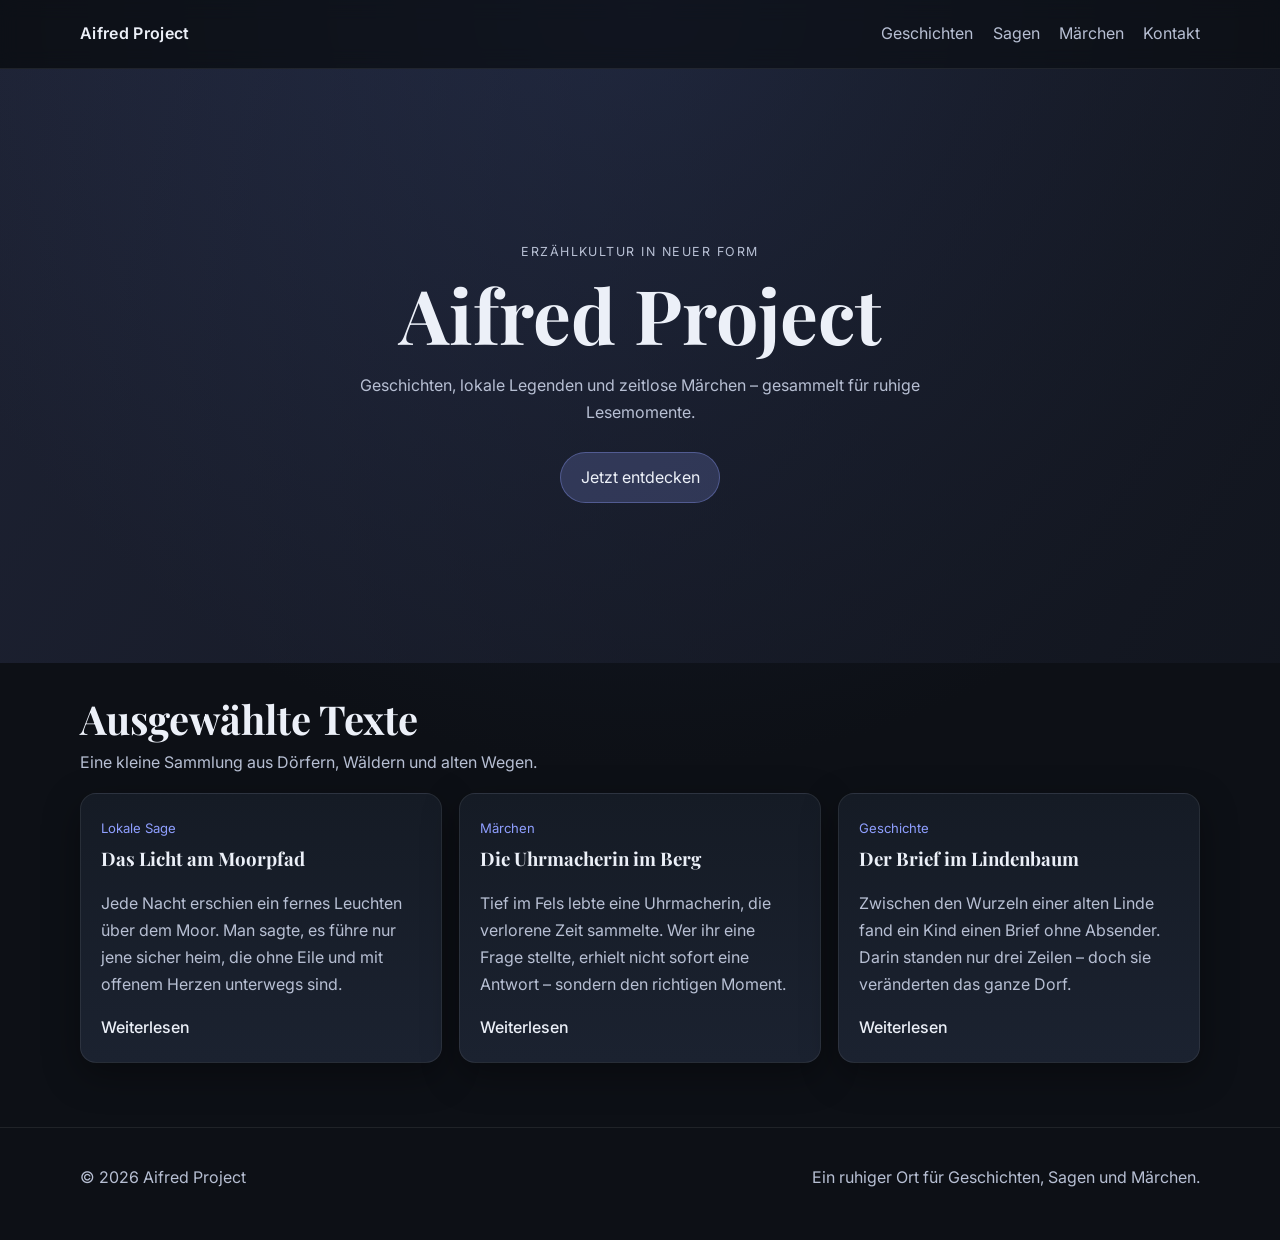
==== index.html @ ac695f6c "Merge branch 'main' into codex/create-minimalist-modern-story-website" ====
<!DOCTYPE html>
<html lang="de">
  <head>
    <meta charset="UTF-8" />
    <meta name="viewport" content="width=device-width, initial-scale=1.0, viewport-fit=cover" />
    <meta
      name="description"
      content="Aifred Project – Geschichten, lokale Sagen und Märchen in modernem, ruhigem Design."
    />
    <title>Aifred Project</title>
    <link rel="preconnect" href="https://fonts.googleapis.com" />
    <link rel="preconnect" href="https://fonts.gstatic.com" crossorigin />
    <link
      href="https://fonts.googleapis.com/css2?family=Inter:wght@400;500;600;700&family=Playfair+Display:wght@600;700&display=swap"
      rel="stylesheet"
    />
    <link rel="stylesheet" href="style.css" />
  </head>
  <body>
    <header class="site-header">
      <nav class="nav container" aria-label="Hauptnavigation">
        <a class="brand" href="#top">Aifred Project</a>
        <button class="menu-toggle" aria-expanded="false" aria-controls="menu-list">
          Menü
        </button>
        <ul id="menu-list" class="menu-list">
          <li><a href="#geschichten">Geschichten</a></li>
          <li><a href="#sagen">Sagen</a></li>
          <li><a href="#maerchen">Märchen</a></li>
          <li><a href="#kontakt">Kontakt</a></li>
        </ul>
      </nav>
    </header>

    <main id="top">
      <section class="hero">
        <div class="hero-overlay"></div>
        <div class="hero-content container">
          <p class="eyebrow">Erzählkultur in neuer Form</p>
          <h1>Aifred Project</h1>
          <p class="subtitle">
            Geschichten, lokale Legenden und zeitlose Märchen – gesammelt für ruhige Lesemomente.
          </p>
          <a class="hero-link" href="#geschichten">Jetzt entdecken</a>
        </div>
      </section>

      <section class="articles container" id="geschichten">
        <div class="section-head">
          <h2>Ausgewählte Texte</h2>
          <p>Eine kleine Sammlung aus Dörfern, Wäldern und alten Wegen.</p>
        </div>

        <div class="card-grid">
          <article class="story-card" id="sagen">
            <span class="tag">Lokale Sage</span>
            <h3>Das Licht am Moorpfad</h3>
            <p>
              Jede Nacht erschien ein fernes Leuchten über dem Moor. Man sagte, es führe nur jene sicher
              heim, die ohne Eile und mit offenem Herzen unterwegs sind.
            </p>
            <a href="#" aria-label="Sage Das Licht am Moorpfad lesen">Weiterlesen</a>
          </article>

          <article class="story-card" id="maerchen">
            <span class="tag">Märchen</span>
            <h3>Die Uhrmacherin im Berg</h3>
            <p>
              Tief im Fels lebte eine Uhrmacherin, die verlorene Zeit sammelte. Wer ihr eine Frage stellte,
              erhielt nicht sofort eine Antwort – sondern den richtigen Moment.
            </p>
            <a href="#" aria-label="Märchen Die Uhrmacherin im Berg lesen">Weiterlesen</a>
          </article>

          <article class="story-card">
            <span class="tag">Geschichte</span>
            <h3>Der Brief im Lindenbaum</h3>
            <p>
              Zwischen den Wurzeln einer alten Linde fand ein Kind einen Brief ohne Absender. Darin standen
              nur drei Zeilen – doch sie veränderten das ganze Dorf.
            </p>
            <a href="#" aria-label="Geschichte Der Brief im Lindenbaum lesen">Weiterlesen</a>
          </article>
        </div>
      </section>
    </main>

    <footer class="site-footer" id="kontakt">
      <div class="container footer-content">
        <p>© <span id="year"></span> Aifred Project</p>
        <p>Ein ruhiger Ort für Geschichten, Sagen und Märchen.</p>
      </div>
    </footer>

    <script src="script.js"></script>
  </body>
</html>
---- style.css ----
:root {
  color-scheme: dark;
  --bg: #0d1016;
  --surface: #151b25;
  --surface-soft: #1b2230;
  --text: #ecf0f8;
  --muted: #b7bfd3;
  --accent: #8f9fff;
  --accent-soft: rgba(143, 159, 255, 0.2);
  --border: rgba(255, 255, 255, 0.08);
  --shadow: 0 12px 36px rgba(0, 0, 0, 0.35);
}

* {
  box-sizing: border-box;
}

html,
body {
  margin: 0;
  padding: 0;
}

body {
  font-family: "Inter", -apple-system, BlinkMacSystemFont, "Segoe UI", sans-serif;
  background: radial-gradient(circle at top, #182033 0%, var(--bg) 55%);
  color: var(--text);
  line-height: 1.7;
}

.container {
  width: min(1120px, 92vw);
  margin-inline: auto;
}

.site-header {
  position: sticky;
  top: 0;
  backdrop-filter: blur(10px);
  background: rgba(13, 16, 22, 0.65);
  border-bottom: 1px solid var(--border);
  z-index: 30;
}

.nav {
  display: flex;
  align-items: center;
  justify-content: space-between;
  min-height: 4.25rem;
}

.brand {
  color: var(--text);
  text-decoration: none;
  font-weight: 600;
  letter-spacing: 0.02em;
}

.menu-list {
  list-style: none;
  display: flex;
  gap: 1.2rem;
  margin: 0;
  padding: 0;
}

.menu-list a {
  color: var(--muted);
  text-decoration: none;
  transition: color 0.2s ease;
}

.menu-list a:hover,
.menu-list a:focus-visible {
  color: var(--text);
}

.menu-toggle {
  display: none;
  border: 1px solid var(--border);
  background: var(--surface);
  color: var(--text);
  border-radius: 999px;
  padding: 0.45rem 0.9rem;
}

.hero {
  position: relative;
  min-height: 66vh;
  display: grid;
  place-items: center;
  overflow: hidden;
}

.hero-overlay {
  position: absolute;
  inset: 0;
  background: linear-gradient(120deg, rgba(143, 159, 255, 0.12), rgba(19, 23, 33, 0.8));
  pointer-events: none;
}

.hero-content {
  position: relative;
  text-align: center;
  padding: 4rem 0;
}

.eyebrow {
  color: var(--muted);
  text-transform: uppercase;
  letter-spacing: 0.12em;
  font-size: 0.78rem;
  margin-bottom: 0.4rem;
}

h1,
h2,
h3 {
  font-family: "Playfair Display", Georgia, serif;
  line-height: 1.2;
  margin-top: 0;
}

h1 {
  font-size: clamp(2.4rem, 7vw, 4.7rem);
  margin-bottom: 0.8rem;
}

.subtitle {
  margin: 0 auto 1.6rem;
  color: var(--muted);
  max-width: 62ch;
}

.hero-link {
  display: inline-block;
  color: var(--text);
  text-decoration: none;
  background: var(--accent-soft);
  border: 1px solid rgba(143, 159, 255, 0.35);
  padding: 0.7rem 1.2rem;
  border-radius: 999px;
}

.articles {
  padding: 2rem 0 4rem;
}

.section-head h2 {
  font-size: clamp(1.7rem, 4vw, 2.5rem);
  margin-bottom: 0.4rem;
}

.section-head p {
  color: var(--muted);
  margin-top: 0;
}

.card-grid {
  display: grid;
  grid-template-columns: repeat(3, minmax(0, 1fr));
  gap: 1.1rem;
}

.story-card {
  background: linear-gradient(180deg, var(--surface), var(--surface-soft));
  border: 1px solid var(--border);
  border-radius: 1rem;
  padding: 1.25rem;
  box-shadow: var(--shadow);
}

.tag {
  display: inline-block;
  color: var(--accent);
  font-size: 0.82rem;
  margin-bottom: 0.6rem;
}

.story-card p {
  color: var(--muted);
}

.story-card a {
  color: var(--text);
  text-decoration: none;
  font-weight: 500;
}

.site-footer {
  border-top: 1px solid var(--border);
  padding: 1.3rem 0 2rem;
  color: var(--muted);
}

.footer-content {
  display: flex;
  justify-content: space-between;
  gap: 1rem;
  flex-wrap: wrap;
}

@media (max-width: 920px) {
  .card-grid {
    grid-template-columns: repeat(2, minmax(0, 1fr));
  }
}

@media (max-width: 760px) {
  .menu-toggle {
    display: inline-flex;
    align-items: center;
  }

  .menu-list {
    position: absolute;
    right: 4vw;
    top: 4.1rem;
    width: min(15rem, 86vw);
    flex-direction: column;
    padding: 0.8rem;
    border-radius: 0.85rem;
    border: 1px solid var(--border);
    background: rgba(21, 27, 37, 0.98);
    transform-origin: top right;
    transform: scale(0.98);
    opacity: 0;
    visibility: hidden;
    transition: 0.18s ease;
  }

  .menu-list.open {
    transform: scale(1);
    opacity: 1;
    visibility: visible;
  }

  .card-grid {
    grid-template-columns: 1fr;
  }

  .hero {
    min-height: 60vh;
  }
}
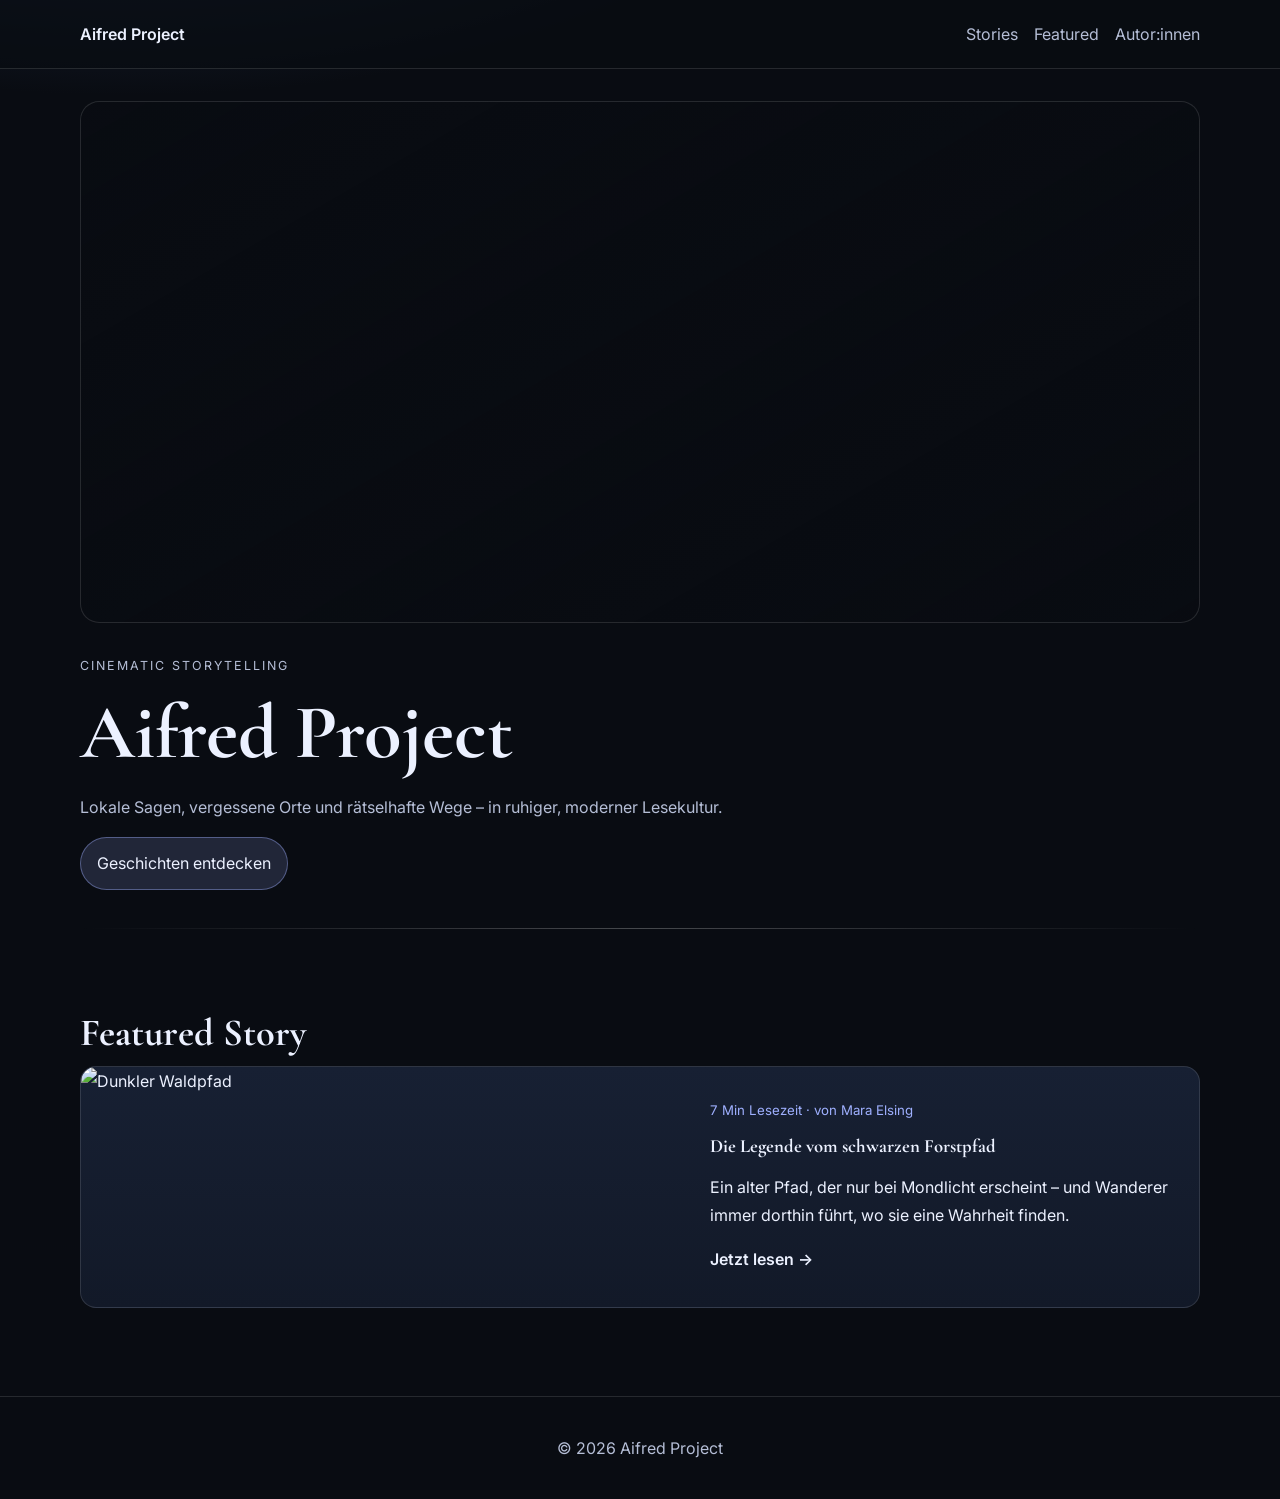
==== commit 644b4bbc: "Enhance storytelling site with cinematic visuals and richer content" ====
--- a/index.html
+++ b/index.html
@@ -3,95 +3,56 @@
   <head>
     <meta charset="UTF-8" />
     <meta name="viewport" content="width=device-width, initial-scale=1.0, viewport-fit=cover" />
-    <meta
-      name="description"
-      content="Aifred Project – Geschichten, lokale Sagen und Märchen in modernem, ruhigem Design."
-    />
+    <meta name="description" content="Aifred Project – Geschichten, Legenden und Märchen in cinematischer Dark-Mode-Atmosphäre." />
     <title>Aifred Project</title>
     <link rel="preconnect" href="https://fonts.googleapis.com" />
     <link rel="preconnect" href="https://fonts.gstatic.com" crossorigin />
-    <link
-      href="https://fonts.googleapis.com/css2?family=Inter:wght@400;500;600;700&family=Playfair+Display:wght@600;700&display=swap"
-      rel="stylesheet"
-    />
+    <link href="https://fonts.googleapis.com/css2?family=Inter:wght@400;500;600;700&family=Cormorant+Garamond:wght@500;600;700&display=swap" rel="stylesheet" />
     <link rel="stylesheet" href="style.css" />
   </head>
-  <body>
+  <body class="page-enter">
     <header class="site-header">
-      <nav class="nav container" aria-label="Hauptnavigation">
-        <a class="brand" href="#top">Aifred Project</a>
-        <button class="menu-toggle" aria-expanded="false" aria-controls="menu-list">
-          Menü
-        </button>
+      <nav class="nav shell" aria-label="Hauptnavigation">
+        <a class="brand" href="index.html">Aifred Project</a>
+        <button class="menu-toggle" aria-expanded="false" aria-controls="menu-list" aria-label="Navigation öffnen">Menü</button>
         <ul id="menu-list" class="menu-list">
-          <li><a href="#geschichten">Geschichten</a></li>
-          <li><a href="#sagen">Sagen</a></li>
-          <li><a href="#maerchen">Märchen</a></li>
-          <li><a href="#kontakt">Kontakt</a></li>
+          <li><a href="stories.html">Stories</a></li>
+          <li><a href="stories.html#featured">Featured</a></li>
+          <li><a href="stories.html#authors">Autor:innen</a></li>
         </ul>
       </nav>
     </header>
 
-    <main id="top">
-      <section class="hero">
-        <div class="hero-overlay"></div>
-        <div class="hero-content container">
-          <p class="eyebrow">Erzählkultur in neuer Form</p>
+    <main>
+      <section class="hero hero-cinematic shell">
+        <div class="hero-image" role="img" aria-label="Nebeliger Wald bei Nacht"></div>
+        <div class="hero-content">
+          <p class="kicker">Cinematic Storytelling</p>
           <h1>Aifred Project</h1>
-          <p class="subtitle">
-            Geschichten, lokale Legenden und zeitlose Märchen – gesammelt für ruhige Lesemomente.
-          </p>
-          <a class="hero-link" href="#geschichten">Jetzt entdecken</a>
+          <p>Lokale Sagen, vergessene Orte und rätselhafte Wege – in ruhiger, moderner Lesekultur.</p>
+          <a class="btn" href="stories.html">Geschichten entdecken</a>
         </div>
       </section>
 
-      <section class="articles container" id="geschichten">
-        <div class="section-head">
-          <h2>Ausgewählte Texte</h2>
-          <p>Eine kleine Sammlung aus Dörfern, Wäldern und alten Wegen.</p>
-        </div>
+      <div class="divider shell"></div>
 
-        <div class="card-grid">
-          <article class="story-card" id="sagen">
-            <span class="tag">Lokale Sage</span>
-            <h3>Das Licht am Moorpfad</h3>
-            <p>
-              Jede Nacht erschien ein fernes Leuchten über dem Moor. Man sagte, es führe nur jene sicher
-              heim, die ohne Eile und mit offenem Herzen unterwegs sind.
-            </p>
-            <a href="#" aria-label="Sage Das Licht am Moorpfad lesen">Weiterlesen</a>
-          </article>
-
-          <article class="story-card" id="maerchen">
-            <span class="tag">Märchen</span>
-            <h3>Die Uhrmacherin im Berg</h3>
-            <p>
-              Tief im Fels lebte eine Uhrmacherin, die verlorene Zeit sammelte. Wer ihr eine Frage stellte,
-              erhielt nicht sofort eine Antwort – sondern den richtigen Moment.
-            </p>
-            <a href="#" aria-label="Märchen Die Uhrmacherin im Berg lesen">Weiterlesen</a>
-          </article>
-
-          <article class="story-card">
-            <span class="tag">Geschichte</span>
-            <h3>Der Brief im Lindenbaum</h3>
-            <p>
-              Zwischen den Wurzeln einer alten Linde fand ein Kind einen Brief ohne Absender. Darin standen
-              nur drei Zeilen – doch sie veränderten das ganze Dorf.
-            </p>
-            <a href="#" aria-label="Geschichte Der Brief im Lindenbaum lesen">Weiterlesen</a>
-          </article>
-        </div>
+      <section class="shell section featured">
+        <h2>Featured Story</h2>
+        <article class="featured-card">
+          <img src="https://images.unsplash.com/photo-1473448912268-2022ce9509d8?auto=format&fit=crop&w=1400&q=80" alt="Dunkler Waldpfad" />
+          <div>
+            <p class="chip">7 Min Lesezeit · von Mara Elsing</p>
+            <h3>Die Legende vom schwarzen Forstpfad</h3>
+            <p>Ein alter Pfad, der nur bei Mondlicht erscheint – und Wanderer immer dorthin führt, wo sie eine Wahrheit finden.</p>
+            <a href="article.html?story=forest">Jetzt lesen →</a>
+          </div>
+        </article>
       </section>
     </main>
 
-    <footer class="site-footer" id="kontakt">
-      <div class="container footer-content">
-        <p>© <span id="year"></span> Aifred Project</p>
-        <p>Ein ruhiger Ort für Geschichten, Sagen und Märchen.</p>
-      </div>
+    <footer class="site-footer compact-footer">
+      <p>© <span id="year"></span> Aifred Project</p>
     </footer>
-
     <script src="script.js"></script>
   </body>
 </html>
--- a/style.css
+++ b/style.css
@@ -1,245 +1,63 @@
 :root {
   color-scheme: dark;
-  --bg: #0d1016;
-  --surface: #151b25;
-  --surface-soft: #1b2230;
-  --text: #ecf0f8;
-  --muted: #b7bfd3;
-  --accent: #8f9fff;
-  --accent-soft: rgba(143, 159, 255, 0.2);
-  --border: rgba(255, 255, 255, 0.08);
-  --shadow: 0 12px 36px rgba(0, 0, 0, 0.35);
+  --bg:#090c12;
+  --surface:#121928;
+  --surface-2:#172033;
+  --text:#ecf1ff;
+  --muted:#b5bed6;
+  --line:rgba(255,255,255,.12);
+  --accent:#9fb0ff;
 }
+*{box-sizing:border-box}
+html{scroll-behavior:smooth}
+body{margin:0;font-family:"Inter",sans-serif;background:radial-gradient(90rem 40rem at 10% -15%,#253354 0%,var(--bg) 50%);color:var(--text);line-height:1.75;transition:opacity .45s ease}
+body.page-enter{opacity:0;animation:fadeIn .6s ease forwards}
+@keyframes fadeIn{to{opacity:1}}
+.shell{width:min(1120px,92vw);margin-inline:auto}
+.site-header{position:sticky;top:0;background:rgba(9,12,18,.75);backdrop-filter:blur(10px);border-bottom:1px solid var(--line);z-index:30}
+.nav{display:flex;align-items:center;justify-content:space-between;min-height:4.25rem;gap:1rem;position:relative}
+.brand{color:var(--text);text-decoration:none;font-weight:600}
+.menu-list{display:flex;list-style:none;gap:1rem;margin:0;padding:0}
+.menu-list a{color:var(--muted);text-decoration:none}.menu-list a:hover{color:var(--text)}
+.menu-toggle{display:none}
 
-* {
-  box-sizing: border-box;
+h1,h2,h3{font-family:"Cormorant Garamond",serif;line-height:1.15;margin:.2rem 0 .7rem}
+h1{font-size:clamp(2.2rem,6vw,4.8rem)} h2{font-size:clamp(1.6rem,4vw,2.4rem)}
+.lead{color:var(--muted);max-width:68ch}
+.section{padding:3.5rem 0}
+
+.hero-cinematic{padding:2rem 0 1rem;display:grid;gap:1.2rem}
+.hero-image{min-height:58vh;border-radius:1.2rem;background:linear-gradient(150deg,rgba(9,12,18,.2),rgba(9,12,18,.85)),url('https://images.unsplash.com/photo-1448375240586-882707db888b?auto=format&fit=crop&w=1800&q=80') center/cover;border:1px solid var(--line)}
+.hero-content p{color:var(--muted);max-width:65ch}
+.kicker{color:var(--accent);text-transform:uppercase;letter-spacing:.16em;font-size:.78rem}
+.btn{display:inline-block;color:var(--text);text-decoration:none;border:1px solid rgba(159,176,255,.4);background:rgba(159,176,255,.16);padding:.7rem 1rem;border-radius:999px;transition:transform .25s ease, background .25s ease}
+.btn:hover{transform:translateY(-2px);background:rgba(159,176,255,.28)}
+
+.divider{height:1px;background:linear-gradient(90deg,transparent,rgba(255,255,255,.25),transparent);margin:1.4rem auto}
+
+.card-grid{display:grid;grid-template-columns:repeat(3,minmax(0,1fr));gap:1rem}
+.story-card,.featured-card{background:linear-gradient(180deg,var(--surface-2),var(--surface));border:1px solid var(--line);border-radius:1rem;overflow:hidden;transition:transform .28s ease, box-shadow .28s ease}
+.story-card:hover,.featured-card:hover{transform:translateY(-4px);box-shadow:0 16px 40px rgba(0,0,0,.35)}
+.thumb{display:block;width:100%;height:170px;object-fit:cover}
+.story-card{padding:0 0 1rem}.story-card h3,.story-card p,.story-card a,.story-card .chip{padding:0 1rem}
+.featured-card{display:grid;grid-template-columns:1.2fr 1fr}.featured-card img{width:100%;height:100%;min-height:240px;object-fit:cover}.featured-card div{padding:1.2rem}
+.chip{color:var(--accent);font-size:.83rem}
+.page-link,.featured-card a{color:var(--text);text-decoration:none;font-weight:600}
+
+.author-section{padding:2rem 0 0;color:var(--muted)}
+.site-footer{border-top:1px solid var(--line);margin-top:2rem;padding:1.3rem 0;color:var(--muted)}
+.compact-footer{text-align:center}
+
+.article-layout{padding:3rem 0 4rem}
+.article-page{max-width:760px;margin:0 auto;padding:clamp(1.1rem,3vw,2rem);background:linear-gradient(180deg,#0f1624,#111a2a);border:1px solid var(--line);border-radius:1rem}
+.article-page p{margin:0 0 1rem}
+
+@media (max-width:900px){.card-grid{grid-template-columns:1fr 1fr}.featured-card{grid-template-columns:1fr}}
+@media (max-width:760px){
+  .menu-toggle{display:inline-flex;border:1px solid var(--line);background:transparent;color:var(--text);border-radius:999px;padding:.42rem .82rem}
+  .menu-list{position:absolute;right:0;top:4rem;flex-direction:column;width:min(18rem,92vw);background:rgba(16,22,35,.98);padding:.8rem;border:1px solid var(--line);border-radius:.8rem;opacity:0;pointer-events:none;transform:translateY(-4px);transition:.2s}
+  .menu-list.open{opacity:1;pointer-events:auto;transform:translateY(0)}
+  .static-menu{position:static;opacity:1;pointer-events:auto;transform:none;width:auto;border:0;padding:0;background:transparent}
+  .card-grid{grid-template-columns:1fr}
+  .hero-image{min-height:46vh}
 }
-
-html,
-body {
-  margin: 0;
-  padding: 0;
-}
-
-body {
-  font-family: "Inter", -apple-system, BlinkMacSystemFont, "Segoe UI", sans-serif;
-  background: radial-gradient(circle at top, #182033 0%, var(--bg) 55%);
-  color: var(--text);
-  line-height: 1.7;
-}
-
-.container {
-  width: min(1120px, 92vw);
-  margin-inline: auto;
-}
-
-.site-header {
-  position: sticky;
-  top: 0;
-  backdrop-filter: blur(10px);
-  background: rgba(13, 16, 22, 0.65);
-  border-bottom: 1px solid var(--border);
-  z-index: 30;
-}
-
-.nav {
-  display: flex;
-  align-items: center;
-  justify-content: space-between;
-  min-height: 4.25rem;
-}
-
-.brand {
-  color: var(--text);
-  text-decoration: none;
-  font-weight: 600;
-  letter-spacing: 0.02em;
-}
-
-.menu-list {
-  list-style: none;
-  display: flex;
-  gap: 1.2rem;
-  margin: 0;
-  padding: 0;
-}
-
-.menu-list a {
-  color: var(--muted);
-  text-decoration: none;
-  transition: color 0.2s ease;
-}
-
-.menu-list a:hover,
-.menu-list a:focus-visible {
-  color: var(--text);
-}
-
-.menu-toggle {
-  display: none;
-  border: 1px solid var(--border);
-  background: var(--surface);
-  color: var(--text);
-  border-radius: 999px;
-  padding: 0.45rem 0.9rem;
-}
-
-.hero {
-  position: relative;
-  min-height: 66vh;
-  display: grid;
-  place-items: center;
-  overflow: hidden;
-}
-
-.hero-overlay {
-  position: absolute;
-  inset: 0;
-  background: linear-gradient(120deg, rgba(143, 159, 255, 0.12), rgba(19, 23, 33, 0.8));
-  pointer-events: none;
-}
-
-.hero-content {
-  position: relative;
-  text-align: center;
-  padding: 4rem 0;
-}
-
-.eyebrow {
-  color: var(--muted);
-  text-transform: uppercase;
-  letter-spacing: 0.12em;
-  font-size: 0.78rem;
-  margin-bottom: 0.4rem;
-}
-
-h1,
-h2,
-h3 {
-  font-family: "Playfair Display", Georgia, serif;
-  line-height: 1.2;
-  margin-top: 0;
-}
-
-h1 {
-  font-size: clamp(2.4rem, 7vw, 4.7rem);
-  margin-bottom: 0.8rem;
-}
-
-.subtitle {
-  margin: 0 auto 1.6rem;
-  color: var(--muted);
-  max-width: 62ch;
-}
-
-.hero-link {
-  display: inline-block;
-  color: var(--text);
-  text-decoration: none;
-  background: var(--accent-soft);
-  border: 1px solid rgba(143, 159, 255, 0.35);
-  padding: 0.7rem 1.2rem;
-  border-radius: 999px;
-}
-
-.articles {
-  padding: 2rem 0 4rem;
-}
-
-.section-head h2 {
-  font-size: clamp(1.7rem, 4vw, 2.5rem);
-  margin-bottom: 0.4rem;
-}
-
-.section-head p {
-  color: var(--muted);
-  margin-top: 0;
-}
-
-.card-grid {
-  display: grid;
-  grid-template-columns: repeat(3, minmax(0, 1fr));
-  gap: 1.1rem;
-}
-
-.story-card {
-  background: linear-gradient(180deg, var(--surface), var(--surface-soft));
-  border: 1px solid var(--border);
-  border-radius: 1rem;
-  padding: 1.25rem;
-  box-shadow: var(--shadow);
-}
-
-.tag {
-  display: inline-block;
-  color: var(--accent);
-  font-size: 0.82rem;
-  margin-bottom: 0.6rem;
-}
-
-.story-card p {
-  color: var(--muted);
-}
-
-.story-card a {
-  color: var(--text);
-  text-decoration: none;
-  font-weight: 500;
-}
-
-.site-footer {
-  border-top: 1px solid var(--border);
-  padding: 1.3rem 0 2rem;
-  color: var(--muted);
-}
-
-.footer-content {
-  display: flex;
-  justify-content: space-between;
-  gap: 1rem;
-  flex-wrap: wrap;
-}
-
-@media (max-width: 920px) {
-  .card-grid {
-    grid-template-columns: repeat(2, minmax(0, 1fr));
-  }
-}
-
-@media (max-width: 760px) {
-  .menu-toggle {
-    display: inline-flex;
-    align-items: center;
-  }
-
-  .menu-list {
-    position: absolute;
-    right: 4vw;
-    top: 4.1rem;
-    width: min(15rem, 86vw);
-    flex-direction: column;
-    padding: 0.8rem;
-    border-radius: 0.85rem;
-    border: 1px solid var(--border);
-    background: rgba(21, 27, 37, 0.98);
-    transform-origin: top right;
-    transform: scale(0.98);
-    opacity: 0;
-    visibility: hidden;
-    transition: 0.18s ease;
-  }
-
-  .menu-list.open {
-    transform: scale(1);
-    opacity: 1;
-    visibility: visible;
-  }
-
-  .card-grid {
-    grid-template-columns: 1fr;
-  }
-
-  .hero {
-    min-height: 60vh;
-  }
-}
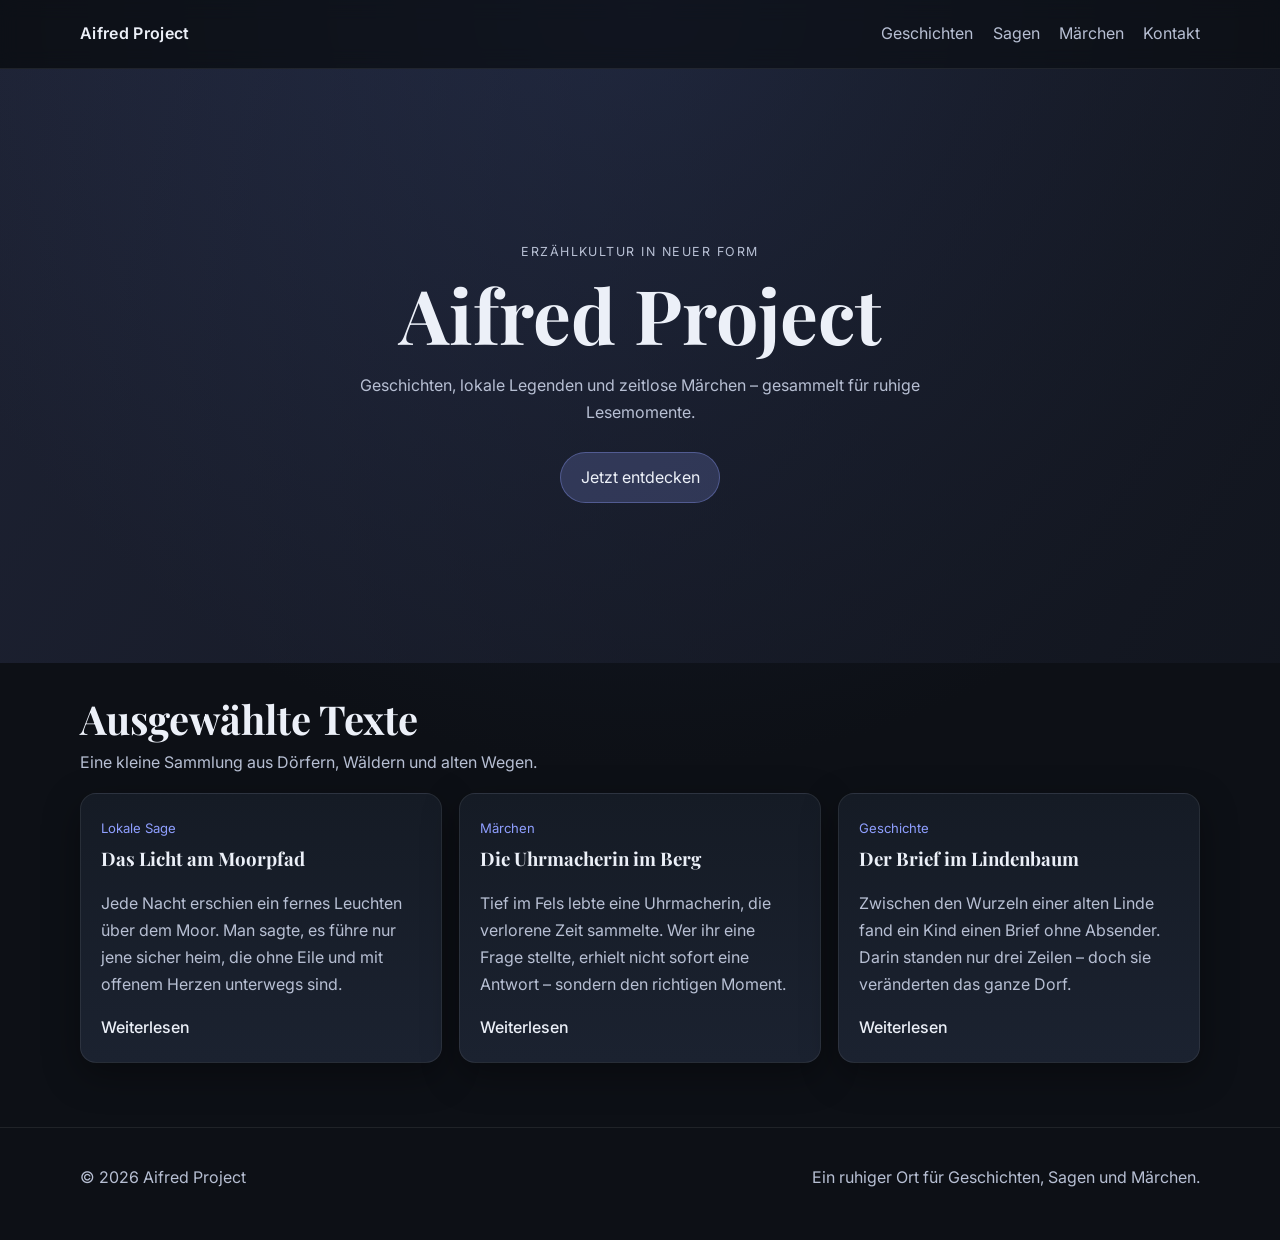
==== commit 93a2ae1f: "Merge branch 'main' into codex/create-minimalist-modern-story-website" ====
--- a/index.html
+++ b/index.html
@@ -3,56 +3,95 @@
   <head>
     <meta charset="UTF-8" />
     <meta name="viewport" content="width=device-width, initial-scale=1.0, viewport-fit=cover" />
-    <meta name="description" content="Aifred Project – Geschichten, Legenden und Märchen in cinematischer Dark-Mode-Atmosphäre." />
+    <meta
+      name="description"
+      content="Aifred Project – Geschichten, lokale Sagen und Märchen in modernem, ruhigem Design."
+    />
     <title>Aifred Project</title>
     <link rel="preconnect" href="https://fonts.googleapis.com" />
     <link rel="preconnect" href="https://fonts.gstatic.com" crossorigin />
-    <link href="https://fonts.googleapis.com/css2?family=Inter:wght@400;500;600;700&family=Cormorant+Garamond:wght@500;600;700&display=swap" rel="stylesheet" />
+    <link
+      href="https://fonts.googleapis.com/css2?family=Inter:wght@400;500;600;700&family=Playfair+Display:wght@600;700&display=swap"
+      rel="stylesheet"
+    />
     <link rel="stylesheet" href="style.css" />
   </head>
-  <body class="page-enter">
+  <body>
     <header class="site-header">
-      <nav class="nav shell" aria-label="Hauptnavigation">
-        <a class="brand" href="index.html">Aifred Project</a>
-        <button class="menu-toggle" aria-expanded="false" aria-controls="menu-list" aria-label="Navigation öffnen">Menü</button>
+      <nav class="nav container" aria-label="Hauptnavigation">
+        <a class="brand" href="#top">Aifred Project</a>
+        <button class="menu-toggle" aria-expanded="false" aria-controls="menu-list">
+          Menü
+        </button>
         <ul id="menu-list" class="menu-list">
-          <li><a href="stories.html">Stories</a></li>
-          <li><a href="stories.html#featured">Featured</a></li>
-          <li><a href="stories.html#authors">Autor:innen</a></li>
+          <li><a href="#geschichten">Geschichten</a></li>
+          <li><a href="#sagen">Sagen</a></li>
+          <li><a href="#maerchen">Märchen</a></li>
+          <li><a href="#kontakt">Kontakt</a></li>
         </ul>
       </nav>
     </header>
 
-    <main>
-      <section class="hero hero-cinematic shell">
-        <div class="hero-image" role="img" aria-label="Nebeliger Wald bei Nacht"></div>
-        <div class="hero-content">
-          <p class="kicker">Cinematic Storytelling</p>
+    <main id="top">
+      <section class="hero">
+        <div class="hero-overlay"></div>
+        <div class="hero-content container">
+          <p class="eyebrow">Erzählkultur in neuer Form</p>
           <h1>Aifred Project</h1>
-          <p>Lokale Sagen, vergessene Orte und rätselhafte Wege – in ruhiger, moderner Lesekultur.</p>
-          <a class="btn" href="stories.html">Geschichten entdecken</a>
+          <p class="subtitle">
+            Geschichten, lokale Legenden und zeitlose Märchen – gesammelt für ruhige Lesemomente.
+          </p>
+          <a class="hero-link" href="#geschichten">Jetzt entdecken</a>
         </div>
       </section>
 
-      <div class="divider shell"></div>
+      <section class="articles container" id="geschichten">
+        <div class="section-head">
+          <h2>Ausgewählte Texte</h2>
+          <p>Eine kleine Sammlung aus Dörfern, Wäldern und alten Wegen.</p>
+        </div>
 
-      <section class="shell section featured">
-        <h2>Featured Story</h2>
-        <article class="featured-card">
-          <img src="https://images.unsplash.com/photo-1473448912268-2022ce9509d8?auto=format&fit=crop&w=1400&q=80" alt="Dunkler Waldpfad" />
-          <div>
-            <p class="chip">7 Min Lesezeit · von Mara Elsing</p>
-            <h3>Die Legende vom schwarzen Forstpfad</h3>
-            <p>Ein alter Pfad, der nur bei Mondlicht erscheint – und Wanderer immer dorthin führt, wo sie eine Wahrheit finden.</p>
-            <a href="article.html?story=forest">Jetzt lesen →</a>
-          </div>
-        </article>
+        <div class="card-grid">
+          <article class="story-card" id="sagen">
+            <span class="tag">Lokale Sage</span>
+            <h3>Das Licht am Moorpfad</h3>
+            <p>
+              Jede Nacht erschien ein fernes Leuchten über dem Moor. Man sagte, es führe nur jene sicher
+              heim, die ohne Eile und mit offenem Herzen unterwegs sind.
+            </p>
+            <a href="#" aria-label="Sage Das Licht am Moorpfad lesen">Weiterlesen</a>
+          </article>
+
+          <article class="story-card" id="maerchen">
+            <span class="tag">Märchen</span>
+            <h3>Die Uhrmacherin im Berg</h3>
+            <p>
+              Tief im Fels lebte eine Uhrmacherin, die verlorene Zeit sammelte. Wer ihr eine Frage stellte,
+              erhielt nicht sofort eine Antwort – sondern den richtigen Moment.
+            </p>
+            <a href="#" aria-label="Märchen Die Uhrmacherin im Berg lesen">Weiterlesen</a>
+          </article>
+
+          <article class="story-card">
+            <span class="tag">Geschichte</span>
+            <h3>Der Brief im Lindenbaum</h3>
+            <p>
+              Zwischen den Wurzeln einer alten Linde fand ein Kind einen Brief ohne Absender. Darin standen
+              nur drei Zeilen – doch sie veränderten das ganze Dorf.
+            </p>
+            <a href="#" aria-label="Geschichte Der Brief im Lindenbaum lesen">Weiterlesen</a>
+          </article>
+        </div>
       </section>
     </main>
 
-    <footer class="site-footer compact-footer">
-      <p>© <span id="year"></span> Aifred Project</p>
+    <footer class="site-footer" id="kontakt">
+      <div class="container footer-content">
+        <p>© <span id="year"></span> Aifred Project</p>
+        <p>Ein ruhiger Ort für Geschichten, Sagen und Märchen.</p>
+      </div>
     </footer>
+
     <script src="script.js"></script>
   </body>
 </html>
--- a/style.css
+++ b/style.css
@@ -1,63 +1,245 @@
 :root {
   color-scheme: dark;
-  --bg:#090c12;
-  --surface:#121928;
-  --surface-2:#172033;
-  --text:#ecf1ff;
-  --muted:#b5bed6;
-  --line:rgba(255,255,255,.12);
-  --accent:#9fb0ff;
-}
-*{box-sizing:border-box}
-html{scroll-behavior:smooth}
-body{margin:0;font-family:"Inter",sans-serif;background:radial-gradient(90rem 40rem at 10% -15%,#253354 0%,var(--bg) 50%);color:var(--text);line-height:1.75;transition:opacity .45s ease}
-body.page-enter{opacity:0;animation:fadeIn .6s ease forwards}
-@keyframes fadeIn{to{opacity:1}}
-.shell{width:min(1120px,92vw);margin-inline:auto}
-.site-header{position:sticky;top:0;background:rgba(9,12,18,.75);backdrop-filter:blur(10px);border-bottom:1px solid var(--line);z-index:30}
-.nav{display:flex;align-items:center;justify-content:space-between;min-height:4.25rem;gap:1rem;position:relative}
-.brand{color:var(--text);text-decoration:none;font-weight:600}
-.menu-list{display:flex;list-style:none;gap:1rem;margin:0;padding:0}
-.menu-list a{color:var(--muted);text-decoration:none}.menu-list a:hover{color:var(--text)}
-.menu-toggle{display:none}
-
-h1,h2,h3{font-family:"Cormorant Garamond",serif;line-height:1.15;margin:.2rem 0 .7rem}
-h1{font-size:clamp(2.2rem,6vw,4.8rem)} h2{font-size:clamp(1.6rem,4vw,2.4rem)}
-.lead{color:var(--muted);max-width:68ch}
-.section{padding:3.5rem 0}
-
-.hero-cinematic{padding:2rem 0 1rem;display:grid;gap:1.2rem}
-.hero-image{min-height:58vh;border-radius:1.2rem;background:linear-gradient(150deg,rgba(9,12,18,.2),rgba(9,12,18,.85)),url('https://images.unsplash.com/photo-1448375240586-882707db888b?auto=format&fit=crop&w=1800&q=80') center/cover;border:1px solid var(--line)}
-.hero-content p{color:var(--muted);max-width:65ch}
-.kicker{color:var(--accent);text-transform:uppercase;letter-spacing:.16em;font-size:.78rem}
-.btn{display:inline-block;color:var(--text);text-decoration:none;border:1px solid rgba(159,176,255,.4);background:rgba(159,176,255,.16);padding:.7rem 1rem;border-radius:999px;transition:transform .25s ease, background .25s ease}
-.btn:hover{transform:translateY(-2px);background:rgba(159,176,255,.28)}
-
-.divider{height:1px;background:linear-gradient(90deg,transparent,rgba(255,255,255,.25),transparent);margin:1.4rem auto}
-
-.card-grid{display:grid;grid-template-columns:repeat(3,minmax(0,1fr));gap:1rem}
-.story-card,.featured-card{background:linear-gradient(180deg,var(--surface-2),var(--surface));border:1px solid var(--line);border-radius:1rem;overflow:hidden;transition:transform .28s ease, box-shadow .28s ease}
-.story-card:hover,.featured-card:hover{transform:translateY(-4px);box-shadow:0 16px 40px rgba(0,0,0,.35)}
-.thumb{display:block;width:100%;height:170px;object-fit:cover}
-.story-card{padding:0 0 1rem}.story-card h3,.story-card p,.story-card a,.story-card .chip{padding:0 1rem}
-.featured-card{display:grid;grid-template-columns:1.2fr 1fr}.featured-card img{width:100%;height:100%;min-height:240px;object-fit:cover}.featured-card div{padding:1.2rem}
-.chip{color:var(--accent);font-size:.83rem}
-.page-link,.featured-card a{color:var(--text);text-decoration:none;font-weight:600}
-
-.author-section{padding:2rem 0 0;color:var(--muted)}
-.site-footer{border-top:1px solid var(--line);margin-top:2rem;padding:1.3rem 0;color:var(--muted)}
-.compact-footer{text-align:center}
-
-.article-layout{padding:3rem 0 4rem}
-.article-page{max-width:760px;margin:0 auto;padding:clamp(1.1rem,3vw,2rem);background:linear-gradient(180deg,#0f1624,#111a2a);border:1px solid var(--line);border-radius:1rem}
-.article-page p{margin:0 0 1rem}
-
-@media (max-width:900px){.card-grid{grid-template-columns:1fr 1fr}.featured-card{grid-template-columns:1fr}}
-@media (max-width:760px){
-  .menu-toggle{display:inline-flex;border:1px solid var(--line);background:transparent;color:var(--text);border-radius:999px;padding:.42rem .82rem}
-  .menu-list{position:absolute;right:0;top:4rem;flex-direction:column;width:min(18rem,92vw);background:rgba(16,22,35,.98);padding:.8rem;border:1px solid var(--line);border-radius:.8rem;opacity:0;pointer-events:none;transform:translateY(-4px);transition:.2s}
-  .menu-list.open{opacity:1;pointer-events:auto;transform:translateY(0)}
-  .static-menu{position:static;opacity:1;pointer-events:auto;transform:none;width:auto;border:0;padding:0;background:transparent}
-  .card-grid{grid-template-columns:1fr}
-  .hero-image{min-height:46vh}
-}
+  --bg: #0d1016;
+  --surface: #151b25;
+  --surface-soft: #1b2230;
+  --text: #ecf0f8;
+  --muted: #b7bfd3;
+  --accent: #8f9fff;
+  --accent-soft: rgba(143, 159, 255, 0.2);
+  --border: rgba(255, 255, 255, 0.08);
+  --shadow: 0 12px 36px rgba(0, 0, 0, 0.35);
+}
+
+* {
+  box-sizing: border-box;
+}
+
+html,
+body {
+  margin: 0;
+  padding: 0;
+}
+
+body {
+  font-family: "Inter", -apple-system, BlinkMacSystemFont, "Segoe UI", sans-serif;
+  background: radial-gradient(circle at top, #182033 0%, var(--bg) 55%);
+  color: var(--text);
+  line-height: 1.7;
+}
+
+.container {
+  width: min(1120px, 92vw);
+  margin-inline: auto;
+}
+
+.site-header {
+  position: sticky;
+  top: 0;
+  backdrop-filter: blur(10px);
+  background: rgba(13, 16, 22, 0.65);
+  border-bottom: 1px solid var(--border);
+  z-index: 30;
+}
+
+.nav {
+  display: flex;
+  align-items: center;
+  justify-content: space-between;
+  min-height: 4.25rem;
+}
+
+.brand {
+  color: var(--text);
+  text-decoration: none;
+  font-weight: 600;
+  letter-spacing: 0.02em;
+}
+
+.menu-list {
+  list-style: none;
+  display: flex;
+  gap: 1.2rem;
+  margin: 0;
+  padding: 0;
+}
+
+.menu-list a {
+  color: var(--muted);
+  text-decoration: none;
+  transition: color 0.2s ease;
+}
+
+.menu-list a:hover,
+.menu-list a:focus-visible {
+  color: var(--text);
+}
+
+.menu-toggle {
+  display: none;
+  border: 1px solid var(--border);
+  background: var(--surface);
+  color: var(--text);
+  border-radius: 999px;
+  padding: 0.45rem 0.9rem;
+}
+
+.hero {
+  position: relative;
+  min-height: 66vh;
+  display: grid;
+  place-items: center;
+  overflow: hidden;
+}
+
+.hero-overlay {
+  position: absolute;
+  inset: 0;
+  background: linear-gradient(120deg, rgba(143, 159, 255, 0.12), rgba(19, 23, 33, 0.8));
+  pointer-events: none;
+}
+
+.hero-content {
+  position: relative;
+  text-align: center;
+  padding: 4rem 0;
+}
+
+.eyebrow {
+  color: var(--muted);
+  text-transform: uppercase;
+  letter-spacing: 0.12em;
+  font-size: 0.78rem;
+  margin-bottom: 0.4rem;
+}
+
+h1,
+h2,
+h3 {
+  font-family: "Playfair Display", Georgia, serif;
+  line-height: 1.2;
+  margin-top: 0;
+}
+
+h1 {
+  font-size: clamp(2.4rem, 7vw, 4.7rem);
+  margin-bottom: 0.8rem;
+}
+
+.subtitle {
+  margin: 0 auto 1.6rem;
+  color: var(--muted);
+  max-width: 62ch;
+}
+
+.hero-link {
+  display: inline-block;
+  color: var(--text);
+  text-decoration: none;
+  background: var(--accent-soft);
+  border: 1px solid rgba(143, 159, 255, 0.35);
+  padding: 0.7rem 1.2rem;
+  border-radius: 999px;
+}
+
+.articles {
+  padding: 2rem 0 4rem;
+}
+
+.section-head h2 {
+  font-size: clamp(1.7rem, 4vw, 2.5rem);
+  margin-bottom: 0.4rem;
+}
+
+.section-head p {
+  color: var(--muted);
+  margin-top: 0;
+}
+
+.card-grid {
+  display: grid;
+  grid-template-columns: repeat(3, minmax(0, 1fr));
+  gap: 1.1rem;
+}
+
+.story-card {
+  background: linear-gradient(180deg, var(--surface), var(--surface-soft));
+  border: 1px solid var(--border);
+  border-radius: 1rem;
+  padding: 1.25rem;
+  box-shadow: var(--shadow);
+}
+
+.tag {
+  display: inline-block;
+  color: var(--accent);
+  font-size: 0.82rem;
+  margin-bottom: 0.6rem;
+}
+
+.story-card p {
+  color: var(--muted);
+}
+
+.story-card a {
+  color: var(--text);
+  text-decoration: none;
+  font-weight: 500;
+}
+
+.site-footer {
+  border-top: 1px solid var(--border);
+  padding: 1.3rem 0 2rem;
+  color: var(--muted);
+}
+
+.footer-content {
+  display: flex;
+  justify-content: space-between;
+  gap: 1rem;
+  flex-wrap: wrap;
+}
+
+@media (max-width: 920px) {
+  .card-grid {
+    grid-template-columns: repeat(2, minmax(0, 1fr));
+  }
+}
+
+@media (max-width: 760px) {
+  .menu-toggle {
+    display: inline-flex;
+    align-items: center;
+  }
+
+  .menu-list {
+    position: absolute;
+    right: 4vw;
+    top: 4.1rem;
+    width: min(15rem, 86vw);
+    flex-direction: column;
+    padding: 0.8rem;
+    border-radius: 0.85rem;
+    border: 1px solid var(--border);
+    background: rgba(21, 27, 37, 0.98);
+    transform-origin: top right;
+    transform: scale(0.98);
+    opacity: 0;
+    visibility: hidden;
+    transition: 0.18s ease;
+  }
+
+  .menu-list.open {
+    transform: scale(1);
+    opacity: 1;
+    visibility: visible;
+  }
+
+  .card-grid {
+    grid-template-columns: 1fr;
+  }
+
+  .hero {
+    min-height: 60vh;
+  }
+}
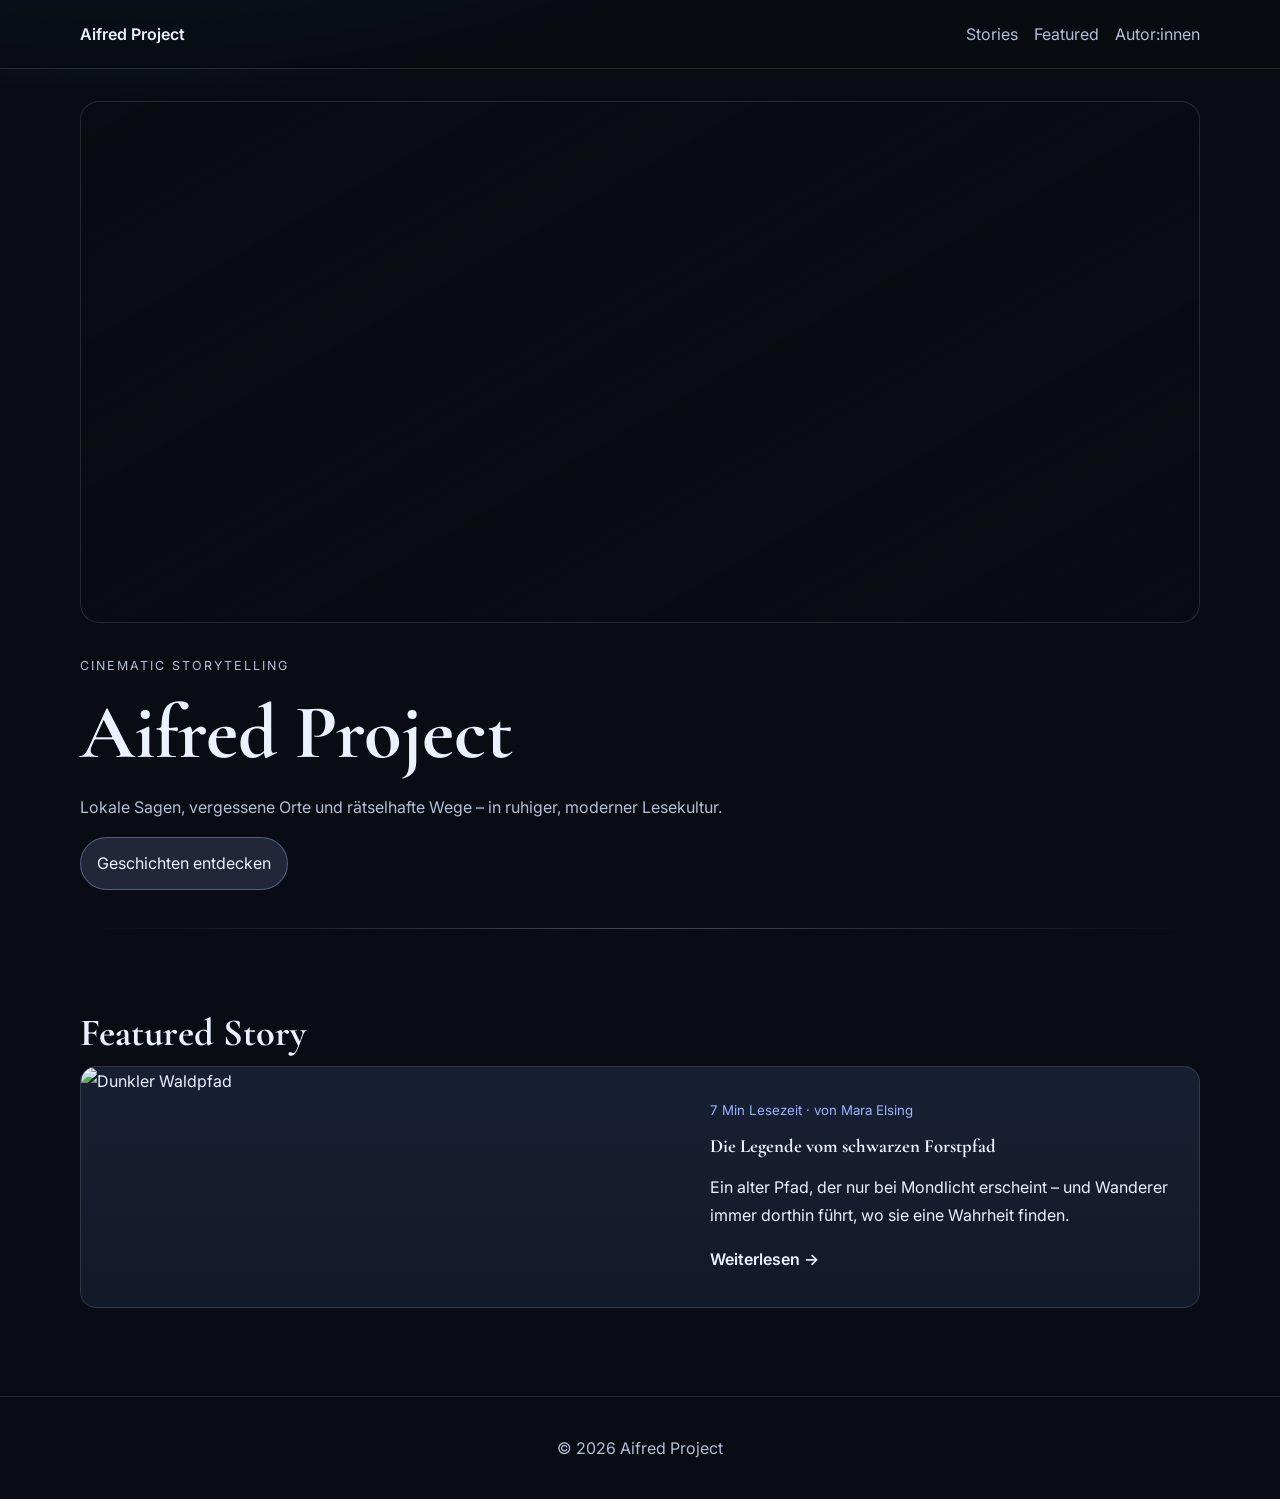
==== commit f24af8b3: "Fix Weiterlesen links and load articles by id query parameter" ====
--- a/index.html
+++ b/index.html
@@ -3,95 +3,56 @@
   <head>
     <meta charset="UTF-8" />
     <meta name="viewport" content="width=device-width, initial-scale=1.0, viewport-fit=cover" />
-    <meta
-      name="description"
-      content="Aifred Project – Geschichten, lokale Sagen und Märchen in modernem, ruhigem Design."
-    />
+    <meta name="description" content="Aifred Project – Geschichten, Legenden und Märchen in cinematischer Dark-Mode-Atmosphäre." />
     <title>Aifred Project</title>
     <link rel="preconnect" href="https://fonts.googleapis.com" />
     <link rel="preconnect" href="https://fonts.gstatic.com" crossorigin />
-    <link
-      href="https://fonts.googleapis.com/css2?family=Inter:wght@400;500;600;700&family=Playfair+Display:wght@600;700&display=swap"
-      rel="stylesheet"
-    />
+    <link href="https://fonts.googleapis.com/css2?family=Inter:wght@400;500;600;700&family=Cormorant+Garamond:wght@500;600;700&display=swap" rel="stylesheet" />
     <link rel="stylesheet" href="style.css" />
   </head>
-  <body>
+  <body class="page-enter">
     <header class="site-header">
-      <nav class="nav container" aria-label="Hauptnavigation">
-        <a class="brand" href="#top">Aifred Project</a>
-        <button class="menu-toggle" aria-expanded="false" aria-controls="menu-list">
-          Menü
-        </button>
+      <nav class="nav shell" aria-label="Hauptnavigation">
+        <a class="brand" href="index.html">Aifred Project</a>
+        <button class="menu-toggle" aria-expanded="false" aria-controls="menu-list" aria-label="Navigation öffnen">Menü</button>
         <ul id="menu-list" class="menu-list">
-          <li><a href="#geschichten">Geschichten</a></li>
-          <li><a href="#sagen">Sagen</a></li>
-          <li><a href="#maerchen">Märchen</a></li>
-          <li><a href="#kontakt">Kontakt</a></li>
+          <li><a href="stories.html">Stories</a></li>
+          <li><a href="stories.html#featured">Featured</a></li>
+          <li><a href="stories.html#authors">Autor:innen</a></li>
         </ul>
       </nav>
     </header>
 
-    <main id="top">
-      <section class="hero">
-        <div class="hero-overlay"></div>
-        <div class="hero-content container">
-          <p class="eyebrow">Erzählkultur in neuer Form</p>
+    <main>
+      <section class="hero hero-cinematic shell">
+        <div class="hero-image" role="img" aria-label="Nebeliger Wald bei Nacht"></div>
+        <div class="hero-content">
+          <p class="kicker">Cinematic Storytelling</p>
           <h1>Aifred Project</h1>
-          <p class="subtitle">
-            Geschichten, lokale Legenden und zeitlose Märchen – gesammelt für ruhige Lesemomente.
-          </p>
-          <a class="hero-link" href="#geschichten">Jetzt entdecken</a>
+          <p>Lokale Sagen, vergessene Orte und rätselhafte Wege – in ruhiger, moderner Lesekultur.</p>
+          <a class="btn" href="stories.html">Geschichten entdecken</a>
         </div>
       </section>
 
-      <section class="articles container" id="geschichten">
-        <div class="section-head">
-          <h2>Ausgewählte Texte</h2>
-          <p>Eine kleine Sammlung aus Dörfern, Wäldern und alten Wegen.</p>
-        </div>
+      <div class="divider shell"></div>
 
-        <div class="card-grid">
-          <article class="story-card" id="sagen">
-            <span class="tag">Lokale Sage</span>
-            <h3>Das Licht am Moorpfad</h3>
-            <p>
-              Jede Nacht erschien ein fernes Leuchten über dem Moor. Man sagte, es führe nur jene sicher
-              heim, die ohne Eile und mit offenem Herzen unterwegs sind.
-            </p>
-            <a href="#" aria-label="Sage Das Licht am Moorpfad lesen">Weiterlesen</a>
-          </article>
-
-          <article class="story-card" id="maerchen">
-            <span class="tag">Märchen</span>
-            <h3>Die Uhrmacherin im Berg</h3>
-            <p>
-              Tief im Fels lebte eine Uhrmacherin, die verlorene Zeit sammelte. Wer ihr eine Frage stellte,
-              erhielt nicht sofort eine Antwort – sondern den richtigen Moment.
-            </p>
-            <a href="#" aria-label="Märchen Die Uhrmacherin im Berg lesen">Weiterlesen</a>
-          </article>
-
-          <article class="story-card">
-            <span class="tag">Geschichte</span>
-            <h3>Der Brief im Lindenbaum</h3>
-            <p>
-              Zwischen den Wurzeln einer alten Linde fand ein Kind einen Brief ohne Absender. Darin standen
-              nur drei Zeilen – doch sie veränderten das ganze Dorf.
-            </p>
-            <a href="#" aria-label="Geschichte Der Brief im Lindenbaum lesen">Weiterlesen</a>
-          </article>
-        </div>
+      <section class="shell section featured">
+        <h2>Featured Story</h2>
+        <article class="featured-card">
+          <img src="https://images.unsplash.com/photo-1473448912268-2022ce9509d8?auto=format&fit=crop&w=1400&q=80" alt="Dunkler Waldpfad" />
+          <div>
+            <p class="chip">7 Min Lesezeit · von Mara Elsing</p>
+            <h3>Die Legende vom schwarzen Forstpfad</h3>
+            <p>Ein alter Pfad, der nur bei Mondlicht erscheint – und Wanderer immer dorthin führt, wo sie eine Wahrheit finden.</p>
+            <a href="article.html?id=moorpfad">Weiterlesen →</a>
+          </div>
+        </article>
       </section>
     </main>
 
-    <footer class="site-footer" id="kontakt">
-      <div class="container footer-content">
-        <p>© <span id="year"></span> Aifred Project</p>
-        <p>Ein ruhiger Ort für Geschichten, Sagen und Märchen.</p>
-      </div>
+    <footer class="site-footer compact-footer">
+      <p>© <span id="year"></span> Aifred Project</p>
     </footer>
-
     <script src="script.js"></script>
   </body>
 </html>
--- a/style.css
+++ b/style.css
@@ -1,245 +1,67 @@
 :root {
   color-scheme: dark;
-  --bg: #0d1016;
-  --surface: #151b25;
-  --surface-soft: #1b2230;
-  --text: #ecf0f8;
-  --muted: #b7bfd3;
-  --accent: #8f9fff;
-  --accent-soft: rgba(143, 159, 255, 0.2);
-  --border: rgba(255, 255, 255, 0.08);
-  --shadow: 0 12px 36px rgba(0, 0, 0, 0.35);
+  --bg:#090c12;
+  --surface:#121928;
+  --surface-2:#172033;
+  --text:#ecf1ff;
+  --muted:#b5bed6;
+  --line:rgba(255,255,255,.12);
+  --accent:#9fb0ff;
+}
+*{box-sizing:border-box}
+html{scroll-behavior:smooth}
+body{margin:0;font-family:"Inter",sans-serif;background:radial-gradient(90rem 40rem at 10% -15%,#253354 0%,var(--bg) 50%);color:var(--text);line-height:1.75;transition:opacity .45s ease}
+body.page-enter{opacity:0;animation:fadeIn .6s ease forwards}
+@keyframes fadeIn{to{opacity:1}}
+.shell{width:min(1120px,92vw);margin-inline:auto}
+.site-header{position:sticky;top:0;background:rgba(9,12,18,.75);backdrop-filter:blur(10px);border-bottom:1px solid var(--line);z-index:30}
+.nav{display:flex;align-items:center;justify-content:space-between;min-height:4.25rem;gap:1rem;position:relative}
+.brand{color:var(--text);text-decoration:none;font-weight:600}
+.menu-list{display:flex;list-style:none;gap:1rem;margin:0;padding:0}
+.menu-list a{color:var(--muted);text-decoration:none}.menu-list a:hover{color:var(--text)}
+.menu-toggle{display:none}
+
+h1,h2,h3{font-family:"Cormorant Garamond",serif;line-height:1.15;margin:.2rem 0 .7rem}
+h1{font-size:clamp(2.2rem,6vw,4.8rem)} h2{font-size:clamp(1.6rem,4vw,2.4rem)}
+.lead{color:var(--muted);max-width:68ch}
+.section{padding:3.5rem 0}
+
+.hero-cinematic{padding:2rem 0 1rem;display:grid;gap:1.2rem}
+.hero-image{min-height:58vh;border-radius:1.2rem;background:linear-gradient(150deg,rgba(9,12,18,.2),rgba(9,12,18,.85)),url('https://images.unsplash.com/photo-1448375240586-882707db888b?auto=format&fit=crop&w=1800&q=80') center/cover;border:1px solid var(--line)}
+.hero-content p{color:var(--muted);max-width:65ch}
+.kicker{color:var(--accent);text-transform:uppercase;letter-spacing:.16em;font-size:.78rem}
+.btn{display:inline-block;color:var(--text);text-decoration:none;border:1px solid rgba(159,176,255,.4);background:rgba(159,176,255,.16);padding:.7rem 1rem;border-radius:999px;transition:transform .25s ease, background .25s ease}
+.btn:hover{transform:translateY(-2px);background:rgba(159,176,255,.28)}
+
+.divider{height:1px;background:linear-gradient(90deg,transparent,rgba(255,255,255,.25),transparent);margin:1.4rem auto}
+
+.card-grid{display:grid;grid-template-columns:repeat(3,minmax(0,1fr));gap:1rem}
+.story-card,.featured-card{background:linear-gradient(180deg,var(--surface-2),var(--surface));border:1px solid var(--line);border-radius:1rem;overflow:hidden;transition:transform .28s ease, box-shadow .28s ease}
+.story-card:hover,.featured-card:hover{transform:translateY(-4px);box-shadow:0 16px 40px rgba(0,0,0,.35)}
+.thumb{display:block;width:100%;height:170px;object-fit:cover}
+.story-card{padding:0 0 1rem}.story-card h3,.story-card p,.story-card a,.story-card .chip{padding:0 1rem}
+.featured-card{display:grid;grid-template-columns:1.2fr 1fr}.featured-card img{width:100%;height:100%;min-height:240px;object-fit:cover}.featured-card div{padding:1.2rem}
+.chip{color:var(--accent);font-size:.83rem}
+.page-link,.featured-card a{color:var(--text);text-decoration:none;font-weight:600}
+
+.author-section{padding:2rem 0 0;color:var(--muted)}
+.site-footer{border-top:1px solid var(--line);margin-top:2rem;padding:1.3rem 0;color:var(--muted)}
+.compact-footer{text-align:center}
+
+.article-layout{padding:3rem 0 4rem}
+.article-page{max-width:760px;margin:0 auto;padding:clamp(1.1rem,3vw,2rem);background:linear-gradient(180deg,#0f1624,#111a2a);border:1px solid var(--line);border-radius:1rem}
+.article-page p{margin:0 0 1rem}
+
+@media (max-width:900px){.card-grid{grid-template-columns:1fr 1fr}.featured-card{grid-template-columns:1fr}}
+@media (max-width:760px){
+  .menu-toggle{display:inline-flex;border:1px solid var(--line);background:transparent;color:var(--text);border-radius:999px;padding:.42rem .82rem}
+  .menu-list{position:absolute;right:0;top:4rem;flex-direction:column;width:min(18rem,92vw);background:rgba(16,22,35,.98);padding:.8rem;border:1px solid var(--line);border-radius:.8rem;opacity:0;pointer-events:none;transform:translateY(-4px);transition:.2s}
+  .menu-list.open{opacity:1;pointer-events:auto;transform:translateY(0)}
+  .static-menu{position:static;opacity:1;pointer-events:auto;transform:none;width:auto;border:0;padding:0;background:transparent}
+  .card-grid{grid-template-columns:1fr}
+  .hero-image{min-height:46vh}
 }
 
-* {
-  box-sizing: border-box;
-}
-
-html,
-body {
-  margin: 0;
-  padding: 0;
-}
-
-body {
-  font-family: "Inter", -apple-system, BlinkMacSystemFont, "Segoe UI", sans-serif;
-  background: radial-gradient(circle at top, #182033 0%, var(--bg) 55%);
-  color: var(--text);
-  line-height: 1.7;
-}
-
-.container {
-  width: min(1120px, 92vw);
-  margin-inline: auto;
-}
-
-.site-header {
-  position: sticky;
-  top: 0;
-  backdrop-filter: blur(10px);
-  background: rgba(13, 16, 22, 0.65);
-  border-bottom: 1px solid var(--border);
-  z-index: 30;
-}
-
-.nav {
-  display: flex;
-  align-items: center;
-  justify-content: space-between;
-  min-height: 4.25rem;
-}
-
-.brand {
-  color: var(--text);
-  text-decoration: none;
-  font-weight: 600;
-  letter-spacing: 0.02em;
-}
-
-.menu-list {
-  list-style: none;
-  display: flex;
-  gap: 1.2rem;
-  margin: 0;
-  padding: 0;
-}
-
-.menu-list a {
-  color: var(--muted);
-  text-decoration: none;
-  transition: color 0.2s ease;
-}
-
-.menu-list a:hover,
-.menu-list a:focus-visible {
-  color: var(--text);
-}
-
-.menu-toggle {
-  display: none;
-  border: 1px solid var(--border);
-  background: var(--surface);
-  color: var(--text);
-  border-radius: 999px;
-  padding: 0.45rem 0.9rem;
-}
-
-.hero {
-  position: relative;
-  min-height: 66vh;
-  display: grid;
-  place-items: center;
-  overflow: hidden;
-}
-
-.hero-overlay {
-  position: absolute;
-  inset: 0;
-  background: linear-gradient(120deg, rgba(143, 159, 255, 0.12), rgba(19, 23, 33, 0.8));
-  pointer-events: none;
-}
-
-.hero-content {
-  position: relative;
-  text-align: center;
-  padding: 4rem 0;
-}
-
-.eyebrow {
-  color: var(--muted);
-  text-transform: uppercase;
-  letter-spacing: 0.12em;
-  font-size: 0.78rem;
-  margin-bottom: 0.4rem;
-}
-
-h1,
-h2,
-h3 {
-  font-family: "Playfair Display", Georgia, serif;
-  line-height: 1.2;
-  margin-top: 0;
-}
-
-h1 {
-  font-size: clamp(2.4rem, 7vw, 4.7rem);
-  margin-bottom: 0.8rem;
-}
-
-.subtitle {
-  margin: 0 auto 1.6rem;
-  color: var(--muted);
-  max-width: 62ch;
-}
-
-.hero-link {
-  display: inline-block;
-  color: var(--text);
-  text-decoration: none;
-  background: var(--accent-soft);
-  border: 1px solid rgba(143, 159, 255, 0.35);
-  padding: 0.7rem 1.2rem;
-  border-radius: 999px;
-}
-
-.articles {
-  padding: 2rem 0 4rem;
-}
-
-.section-head h2 {
-  font-size: clamp(1.7rem, 4vw, 2.5rem);
-  margin-bottom: 0.4rem;
-}
-
-.section-head p {
-  color: var(--muted);
-  margin-top: 0;
-}
-
-.card-grid {
-  display: grid;
-  grid-template-columns: repeat(3, minmax(0, 1fr));
-  gap: 1.1rem;
-}
-
-.story-card {
-  background: linear-gradient(180deg, var(--surface), var(--surface-soft));
-  border: 1px solid var(--border);
-  border-radius: 1rem;
-  padding: 1.25rem;
-  box-shadow: var(--shadow);
-}
-
-.tag {
-  display: inline-block;
-  color: var(--accent);
-  font-size: 0.82rem;
-  margin-bottom: 0.6rem;
-}
-
-.story-card p {
-  color: var(--muted);
-}
-
-.story-card a {
-  color: var(--text);
-  text-decoration: none;
-  font-weight: 500;
-}
-
-.site-footer {
-  border-top: 1px solid var(--border);
-  padding: 1.3rem 0 2rem;
-  color: var(--muted);
-}
-
-.footer-content {
-  display: flex;
-  justify-content: space-between;
-  gap: 1rem;
-  flex-wrap: wrap;
-}
-
-@media (max-width: 920px) {
-  .card-grid {
-    grid-template-columns: repeat(2, minmax(0, 1fr));
-  }
-}
-
-@media (max-width: 760px) {
-  .menu-toggle {
-    display: inline-flex;
-    align-items: center;
-  }
-
-  .menu-list {
-    position: absolute;
-    right: 4vw;
-    top: 4.1rem;
-    width: min(15rem, 86vw);
-    flex-direction: column;
-    padding: 0.8rem;
-    border-radius: 0.85rem;
-    border: 1px solid var(--border);
-    background: rgba(21, 27, 37, 0.98);
-    transform-origin: top right;
-    transform: scale(0.98);
-    opacity: 0;
-    visibility: hidden;
-    transition: 0.18s ease;
-  }
-
-  .menu-list.open {
-    transform: scale(1);
-    opacity: 1;
-    visibility: visible;
-  }
-
-  .card-grid {
-    grid-template-columns: 1fr;
-  }
-
-  .hero {
-    min-height: 60vh;
-  }
-}
+.back-links{display:flex;justify-content:space-between;gap:1rem;flex-wrap:wrap;margin-top:1.4rem;padding-top:1rem;border-top:1px solid var(--line)}
+.back-links a{color:var(--muted);text-decoration:none}
+.back-links a:hover{color:var(--text)}
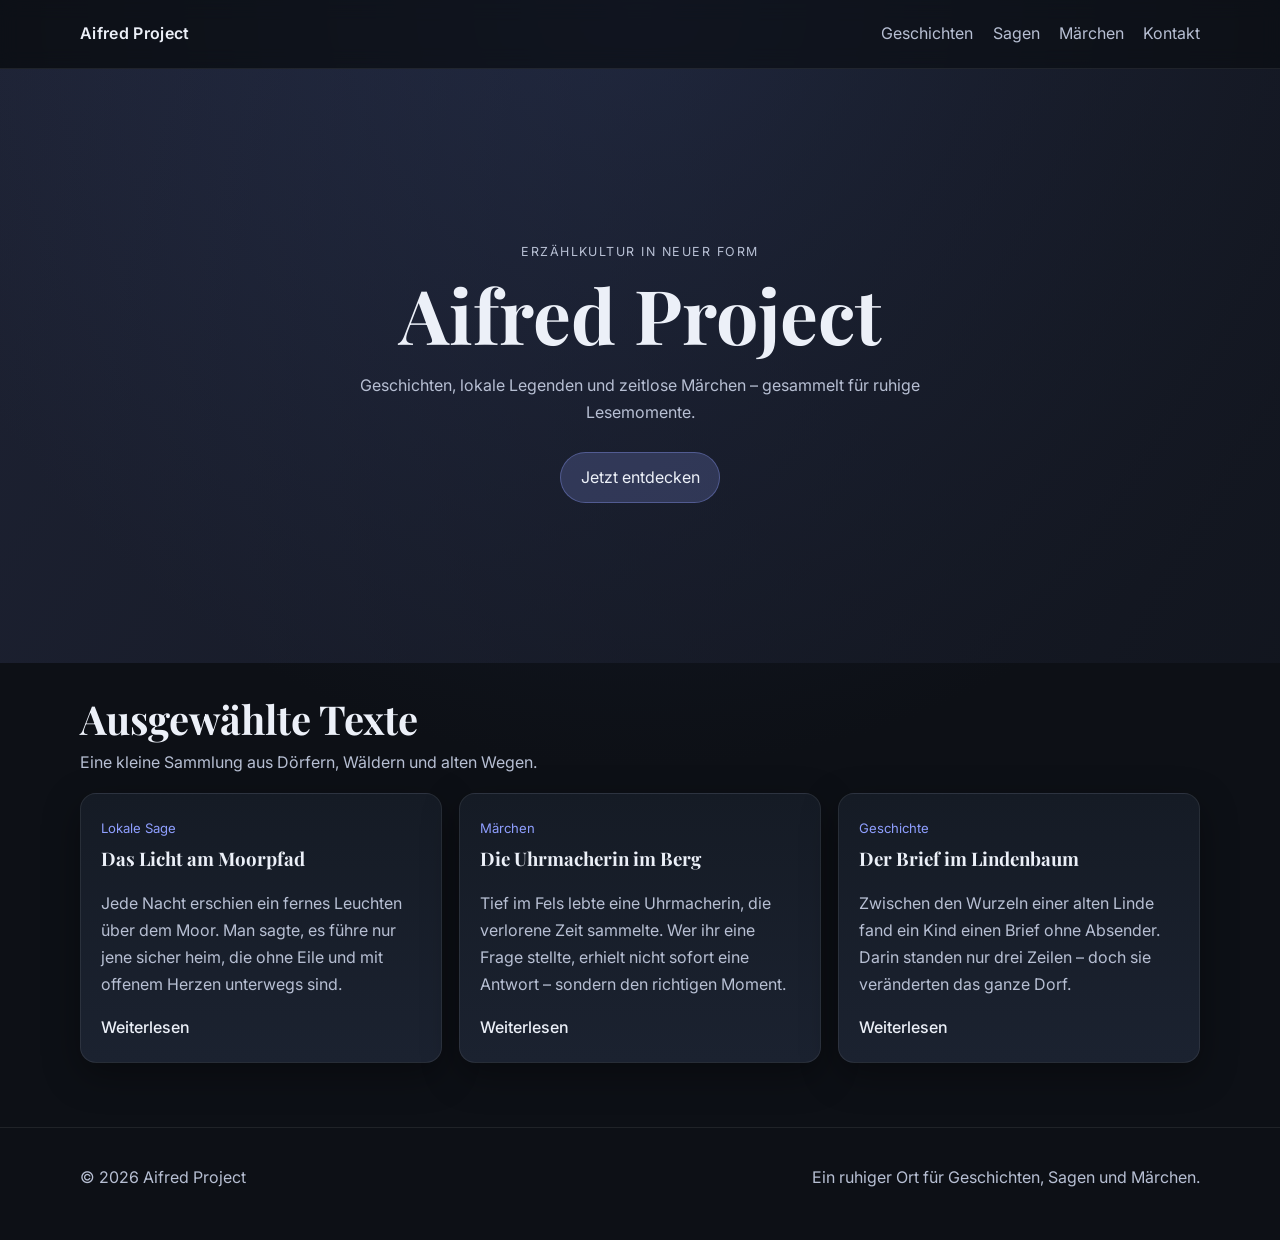
==== commit 667b88b6: "Merge branch 'main' into codex/create-minimalist-modern-story-website" ====
--- a/index.html
+++ b/index.html
@@ -3,56 +3,95 @@
   <head>
     <meta charset="UTF-8" />
     <meta name="viewport" content="width=device-width, initial-scale=1.0, viewport-fit=cover" />
-    <meta name="description" content="Aifred Project – Geschichten, Legenden und Märchen in cinematischer Dark-Mode-Atmosphäre." />
+    <meta
+      name="description"
+      content="Aifred Project – Geschichten, lokale Sagen und Märchen in modernem, ruhigem Design."
+    />
     <title>Aifred Project</title>
     <link rel="preconnect" href="https://fonts.googleapis.com" />
     <link rel="preconnect" href="https://fonts.gstatic.com" crossorigin />
-    <link href="https://fonts.googleapis.com/css2?family=Inter:wght@400;500;600;700&family=Cormorant+Garamond:wght@500;600;700&display=swap" rel="stylesheet" />
+    <link
+      href="https://fonts.googleapis.com/css2?family=Inter:wght@400;500;600;700&family=Playfair+Display:wght@600;700&display=swap"
+      rel="stylesheet"
+    />
     <link rel="stylesheet" href="style.css" />
   </head>
-  <body class="page-enter">
+  <body>
     <header class="site-header">
-      <nav class="nav shell" aria-label="Hauptnavigation">
-        <a class="brand" href="index.html">Aifred Project</a>
-        <button class="menu-toggle" aria-expanded="false" aria-controls="menu-list" aria-label="Navigation öffnen">Menü</button>
+      <nav class="nav container" aria-label="Hauptnavigation">
+        <a class="brand" href="#top">Aifred Project</a>
+        <button class="menu-toggle" aria-expanded="false" aria-controls="menu-list">
+          Menü
+        </button>
         <ul id="menu-list" class="menu-list">
-          <li><a href="stories.html">Stories</a></li>
-          <li><a href="stories.html#featured">Featured</a></li>
-          <li><a href="stories.html#authors">Autor:innen</a></li>
+          <li><a href="#geschichten">Geschichten</a></li>
+          <li><a href="#sagen">Sagen</a></li>
+          <li><a href="#maerchen">Märchen</a></li>
+          <li><a href="#kontakt">Kontakt</a></li>
         </ul>
       </nav>
     </header>
 
-    <main>
-      <section class="hero hero-cinematic shell">
-        <div class="hero-image" role="img" aria-label="Nebeliger Wald bei Nacht"></div>
-        <div class="hero-content">
-          <p class="kicker">Cinematic Storytelling</p>
+    <main id="top">
+      <section class="hero">
+        <div class="hero-overlay"></div>
+        <div class="hero-content container">
+          <p class="eyebrow">Erzählkultur in neuer Form</p>
           <h1>Aifred Project</h1>
-          <p>Lokale Sagen, vergessene Orte und rätselhafte Wege – in ruhiger, moderner Lesekultur.</p>
-          <a class="btn" href="stories.html">Geschichten entdecken</a>
+          <p class="subtitle">
+            Geschichten, lokale Legenden und zeitlose Märchen – gesammelt für ruhige Lesemomente.
+          </p>
+          <a class="hero-link" href="#geschichten">Jetzt entdecken</a>
         </div>
       </section>
 
-      <div class="divider shell"></div>
+      <section class="articles container" id="geschichten">
+        <div class="section-head">
+          <h2>Ausgewählte Texte</h2>
+          <p>Eine kleine Sammlung aus Dörfern, Wäldern und alten Wegen.</p>
+        </div>
 
-      <section class="shell section featured">
-        <h2>Featured Story</h2>
-        <article class="featured-card">
-          <img src="https://images.unsplash.com/photo-1473448912268-2022ce9509d8?auto=format&fit=crop&w=1400&q=80" alt="Dunkler Waldpfad" />
-          <div>
-            <p class="chip">7 Min Lesezeit · von Mara Elsing</p>
-            <h3>Die Legende vom schwarzen Forstpfad</h3>
-            <p>Ein alter Pfad, der nur bei Mondlicht erscheint – und Wanderer immer dorthin führt, wo sie eine Wahrheit finden.</p>
-            <a href="article.html?id=moorpfad">Weiterlesen →</a>
-          </div>
-        </article>
+        <div class="card-grid">
+          <article class="story-card" id="sagen">
+            <span class="tag">Lokale Sage</span>
+            <h3>Das Licht am Moorpfad</h3>
+            <p>
+              Jede Nacht erschien ein fernes Leuchten über dem Moor. Man sagte, es führe nur jene sicher
+              heim, die ohne Eile und mit offenem Herzen unterwegs sind.
+            </p>
+            <a href="#" aria-label="Sage Das Licht am Moorpfad lesen">Weiterlesen</a>
+          </article>
+
+          <article class="story-card" id="maerchen">
+            <span class="tag">Märchen</span>
+            <h3>Die Uhrmacherin im Berg</h3>
+            <p>
+              Tief im Fels lebte eine Uhrmacherin, die verlorene Zeit sammelte. Wer ihr eine Frage stellte,
+              erhielt nicht sofort eine Antwort – sondern den richtigen Moment.
+            </p>
+            <a href="#" aria-label="Märchen Die Uhrmacherin im Berg lesen">Weiterlesen</a>
+          </article>
+
+          <article class="story-card">
+            <span class="tag">Geschichte</span>
+            <h3>Der Brief im Lindenbaum</h3>
+            <p>
+              Zwischen den Wurzeln einer alten Linde fand ein Kind einen Brief ohne Absender. Darin standen
+              nur drei Zeilen – doch sie veränderten das ganze Dorf.
+            </p>
+            <a href="#" aria-label="Geschichte Der Brief im Lindenbaum lesen">Weiterlesen</a>
+          </article>
+        </div>
       </section>
     </main>
 
-    <footer class="site-footer compact-footer">
-      <p>© <span id="year"></span> Aifred Project</p>
+    <footer class="site-footer" id="kontakt">
+      <div class="container footer-content">
+        <p>© <span id="year"></span> Aifred Project</p>
+        <p>Ein ruhiger Ort für Geschichten, Sagen und Märchen.</p>
+      </div>
     </footer>
+
     <script src="script.js"></script>
   </body>
 </html>
--- a/style.css
+++ b/style.css
@@ -1,67 +1,245 @@
 :root {
   color-scheme: dark;
-  --bg:#090c12;
-  --surface:#121928;
-  --surface-2:#172033;
-  --text:#ecf1ff;
-  --muted:#b5bed6;
-  --line:rgba(255,255,255,.12);
-  --accent:#9fb0ff;
-}
-*{box-sizing:border-box}
-html{scroll-behavior:smooth}
-body{margin:0;font-family:"Inter",sans-serif;background:radial-gradient(90rem 40rem at 10% -15%,#253354 0%,var(--bg) 50%);color:var(--text);line-height:1.75;transition:opacity .45s ease}
-body.page-enter{opacity:0;animation:fadeIn .6s ease forwards}
-@keyframes fadeIn{to{opacity:1}}
-.shell{width:min(1120px,92vw);margin-inline:auto}
-.site-header{position:sticky;top:0;background:rgba(9,12,18,.75);backdrop-filter:blur(10px);border-bottom:1px solid var(--line);z-index:30}
-.nav{display:flex;align-items:center;justify-content:space-between;min-height:4.25rem;gap:1rem;position:relative}
-.brand{color:var(--text);text-decoration:none;font-weight:600}
-.menu-list{display:flex;list-style:none;gap:1rem;margin:0;padding:0}
-.menu-list a{color:var(--muted);text-decoration:none}.menu-list a:hover{color:var(--text)}
-.menu-toggle{display:none}
-
-h1,h2,h3{font-family:"Cormorant Garamond",serif;line-height:1.15;margin:.2rem 0 .7rem}
-h1{font-size:clamp(2.2rem,6vw,4.8rem)} h2{font-size:clamp(1.6rem,4vw,2.4rem)}
-.lead{color:var(--muted);max-width:68ch}
-.section{padding:3.5rem 0}
-
-.hero-cinematic{padding:2rem 0 1rem;display:grid;gap:1.2rem}
-.hero-image{min-height:58vh;border-radius:1.2rem;background:linear-gradient(150deg,rgba(9,12,18,.2),rgba(9,12,18,.85)),url('https://images.unsplash.com/photo-1448375240586-882707db888b?auto=format&fit=crop&w=1800&q=80') center/cover;border:1px solid var(--line)}
-.hero-content p{color:var(--muted);max-width:65ch}
-.kicker{color:var(--accent);text-transform:uppercase;letter-spacing:.16em;font-size:.78rem}
-.btn{display:inline-block;color:var(--text);text-decoration:none;border:1px solid rgba(159,176,255,.4);background:rgba(159,176,255,.16);padding:.7rem 1rem;border-radius:999px;transition:transform .25s ease, background .25s ease}
-.btn:hover{transform:translateY(-2px);background:rgba(159,176,255,.28)}
-
-.divider{height:1px;background:linear-gradient(90deg,transparent,rgba(255,255,255,.25),transparent);margin:1.4rem auto}
-
-.card-grid{display:grid;grid-template-columns:repeat(3,minmax(0,1fr));gap:1rem}
-.story-card,.featured-card{background:linear-gradient(180deg,var(--surface-2),var(--surface));border:1px solid var(--line);border-radius:1rem;overflow:hidden;transition:transform .28s ease, box-shadow .28s ease}
-.story-card:hover,.featured-card:hover{transform:translateY(-4px);box-shadow:0 16px 40px rgba(0,0,0,.35)}
-.thumb{display:block;width:100%;height:170px;object-fit:cover}
-.story-card{padding:0 0 1rem}.story-card h3,.story-card p,.story-card a,.story-card .chip{padding:0 1rem}
-.featured-card{display:grid;grid-template-columns:1.2fr 1fr}.featured-card img{width:100%;height:100%;min-height:240px;object-fit:cover}.featured-card div{padding:1.2rem}
-.chip{color:var(--accent);font-size:.83rem}
-.page-link,.featured-card a{color:var(--text);text-decoration:none;font-weight:600}
-
-.author-section{padding:2rem 0 0;color:var(--muted)}
-.site-footer{border-top:1px solid var(--line);margin-top:2rem;padding:1.3rem 0;color:var(--muted)}
-.compact-footer{text-align:center}
-
-.article-layout{padding:3rem 0 4rem}
-.article-page{max-width:760px;margin:0 auto;padding:clamp(1.1rem,3vw,2rem);background:linear-gradient(180deg,#0f1624,#111a2a);border:1px solid var(--line);border-radius:1rem}
-.article-page p{margin:0 0 1rem}
-
-@media (max-width:900px){.card-grid{grid-template-columns:1fr 1fr}.featured-card{grid-template-columns:1fr}}
-@media (max-width:760px){
-  .menu-toggle{display:inline-flex;border:1px solid var(--line);background:transparent;color:var(--text);border-radius:999px;padding:.42rem .82rem}
-  .menu-list{position:absolute;right:0;top:4rem;flex-direction:column;width:min(18rem,92vw);background:rgba(16,22,35,.98);padding:.8rem;border:1px solid var(--line);border-radius:.8rem;opacity:0;pointer-events:none;transform:translateY(-4px);transition:.2s}
-  .menu-list.open{opacity:1;pointer-events:auto;transform:translateY(0)}
-  .static-menu{position:static;opacity:1;pointer-events:auto;transform:none;width:auto;border:0;padding:0;background:transparent}
-  .card-grid{grid-template-columns:1fr}
-  .hero-image{min-height:46vh}
-}
-
-.back-links{display:flex;justify-content:space-between;gap:1rem;flex-wrap:wrap;margin-top:1.4rem;padding-top:1rem;border-top:1px solid var(--line)}
-.back-links a{color:var(--muted);text-decoration:none}
-.back-links a:hover{color:var(--text)}
+  --bg: #0d1016;
+  --surface: #151b25;
+  --surface-soft: #1b2230;
+  --text: #ecf0f8;
+  --muted: #b7bfd3;
+  --accent: #8f9fff;
+  --accent-soft: rgba(143, 159, 255, 0.2);
+  --border: rgba(255, 255, 255, 0.08);
+  --shadow: 0 12px 36px rgba(0, 0, 0, 0.35);
+}
+
+* {
+  box-sizing: border-box;
+}
+
+html,
+body {
+  margin: 0;
+  padding: 0;
+}
+
+body {
+  font-family: "Inter", -apple-system, BlinkMacSystemFont, "Segoe UI", sans-serif;
+  background: radial-gradient(circle at top, #182033 0%, var(--bg) 55%);
+  color: var(--text);
+  line-height: 1.7;
+}
+
+.container {
+  width: min(1120px, 92vw);
+  margin-inline: auto;
+}
+
+.site-header {
+  position: sticky;
+  top: 0;
+  backdrop-filter: blur(10px);
+  background: rgba(13, 16, 22, 0.65);
+  border-bottom: 1px solid var(--border);
+  z-index: 30;
+}
+
+.nav {
+  display: flex;
+  align-items: center;
+  justify-content: space-between;
+  min-height: 4.25rem;
+}
+
+.brand {
+  color: var(--text);
+  text-decoration: none;
+  font-weight: 600;
+  letter-spacing: 0.02em;
+}
+
+.menu-list {
+  list-style: none;
+  display: flex;
+  gap: 1.2rem;
+  margin: 0;
+  padding: 0;
+}
+
+.menu-list a {
+  color: var(--muted);
+  text-decoration: none;
+  transition: color 0.2s ease;
+}
+
+.menu-list a:hover,
+.menu-list a:focus-visible {
+  color: var(--text);
+}
+
+.menu-toggle {
+  display: none;
+  border: 1px solid var(--border);
+  background: var(--surface);
+  color: var(--text);
+  border-radius: 999px;
+  padding: 0.45rem 0.9rem;
+}
+
+.hero {
+  position: relative;
+  min-height: 66vh;
+  display: grid;
+  place-items: center;
+  overflow: hidden;
+}
+
+.hero-overlay {
+  position: absolute;
+  inset: 0;
+  background: linear-gradient(120deg, rgba(143, 159, 255, 0.12), rgba(19, 23, 33, 0.8));
+  pointer-events: none;
+}
+
+.hero-content {
+  position: relative;
+  text-align: center;
+  padding: 4rem 0;
+}
+
+.eyebrow {
+  color: var(--muted);
+  text-transform: uppercase;
+  letter-spacing: 0.12em;
+  font-size: 0.78rem;
+  margin-bottom: 0.4rem;
+}
+
+h1,
+h2,
+h3 {
+  font-family: "Playfair Display", Georgia, serif;
+  line-height: 1.2;
+  margin-top: 0;
+}
+
+h1 {
+  font-size: clamp(2.4rem, 7vw, 4.7rem);
+  margin-bottom: 0.8rem;
+}
+
+.subtitle {
+  margin: 0 auto 1.6rem;
+  color: var(--muted);
+  max-width: 62ch;
+}
+
+.hero-link {
+  display: inline-block;
+  color: var(--text);
+  text-decoration: none;
+  background: var(--accent-soft);
+  border: 1px solid rgba(143, 159, 255, 0.35);
+  padding: 0.7rem 1.2rem;
+  border-radius: 999px;
+}
+
+.articles {
+  padding: 2rem 0 4rem;
+}
+
+.section-head h2 {
+  font-size: clamp(1.7rem, 4vw, 2.5rem);
+  margin-bottom: 0.4rem;
+}
+
+.section-head p {
+  color: var(--muted);
+  margin-top: 0;
+}
+
+.card-grid {
+  display: grid;
+  grid-template-columns: repeat(3, minmax(0, 1fr));
+  gap: 1.1rem;
+}
+
+.story-card {
+  background: linear-gradient(180deg, var(--surface), var(--surface-soft));
+  border: 1px solid var(--border);
+  border-radius: 1rem;
+  padding: 1.25rem;
+  box-shadow: var(--shadow);
+}
+
+.tag {
+  display: inline-block;
+  color: var(--accent);
+  font-size: 0.82rem;
+  margin-bottom: 0.6rem;
+}
+
+.story-card p {
+  color: var(--muted);
+}
+
+.story-card a {
+  color: var(--text);
+  text-decoration: none;
+  font-weight: 500;
+}
+
+.site-footer {
+  border-top: 1px solid var(--border);
+  padding: 1.3rem 0 2rem;
+  color: var(--muted);
+}
+
+.footer-content {
+  display: flex;
+  justify-content: space-between;
+  gap: 1rem;
+  flex-wrap: wrap;
+}
+
+@media (max-width: 920px) {
+  .card-grid {
+    grid-template-columns: repeat(2, minmax(0, 1fr));
+  }
+}
+
+@media (max-width: 760px) {
+  .menu-toggle {
+    display: inline-flex;
+    align-items: center;
+  }
+
+  .menu-list {
+    position: absolute;
+    right: 4vw;
+    top: 4.1rem;
+    width: min(15rem, 86vw);
+    flex-direction: column;
+    padding: 0.8rem;
+    border-radius: 0.85rem;
+    border: 1px solid var(--border);
+    background: rgba(21, 27, 37, 0.98);
+    transform-origin: top right;
+    transform: scale(0.98);
+    opacity: 0;
+    visibility: hidden;
+    transition: 0.18s ease;
+  }
+
+  .menu-list.open {
+    transform: scale(1);
+    opacity: 1;
+    visibility: visible;
+  }
+
+  .card-grid {
+    grid-template-columns: 1fr;
+  }
+
+  .hero {
+    min-height: 60vh;
+  }
+}
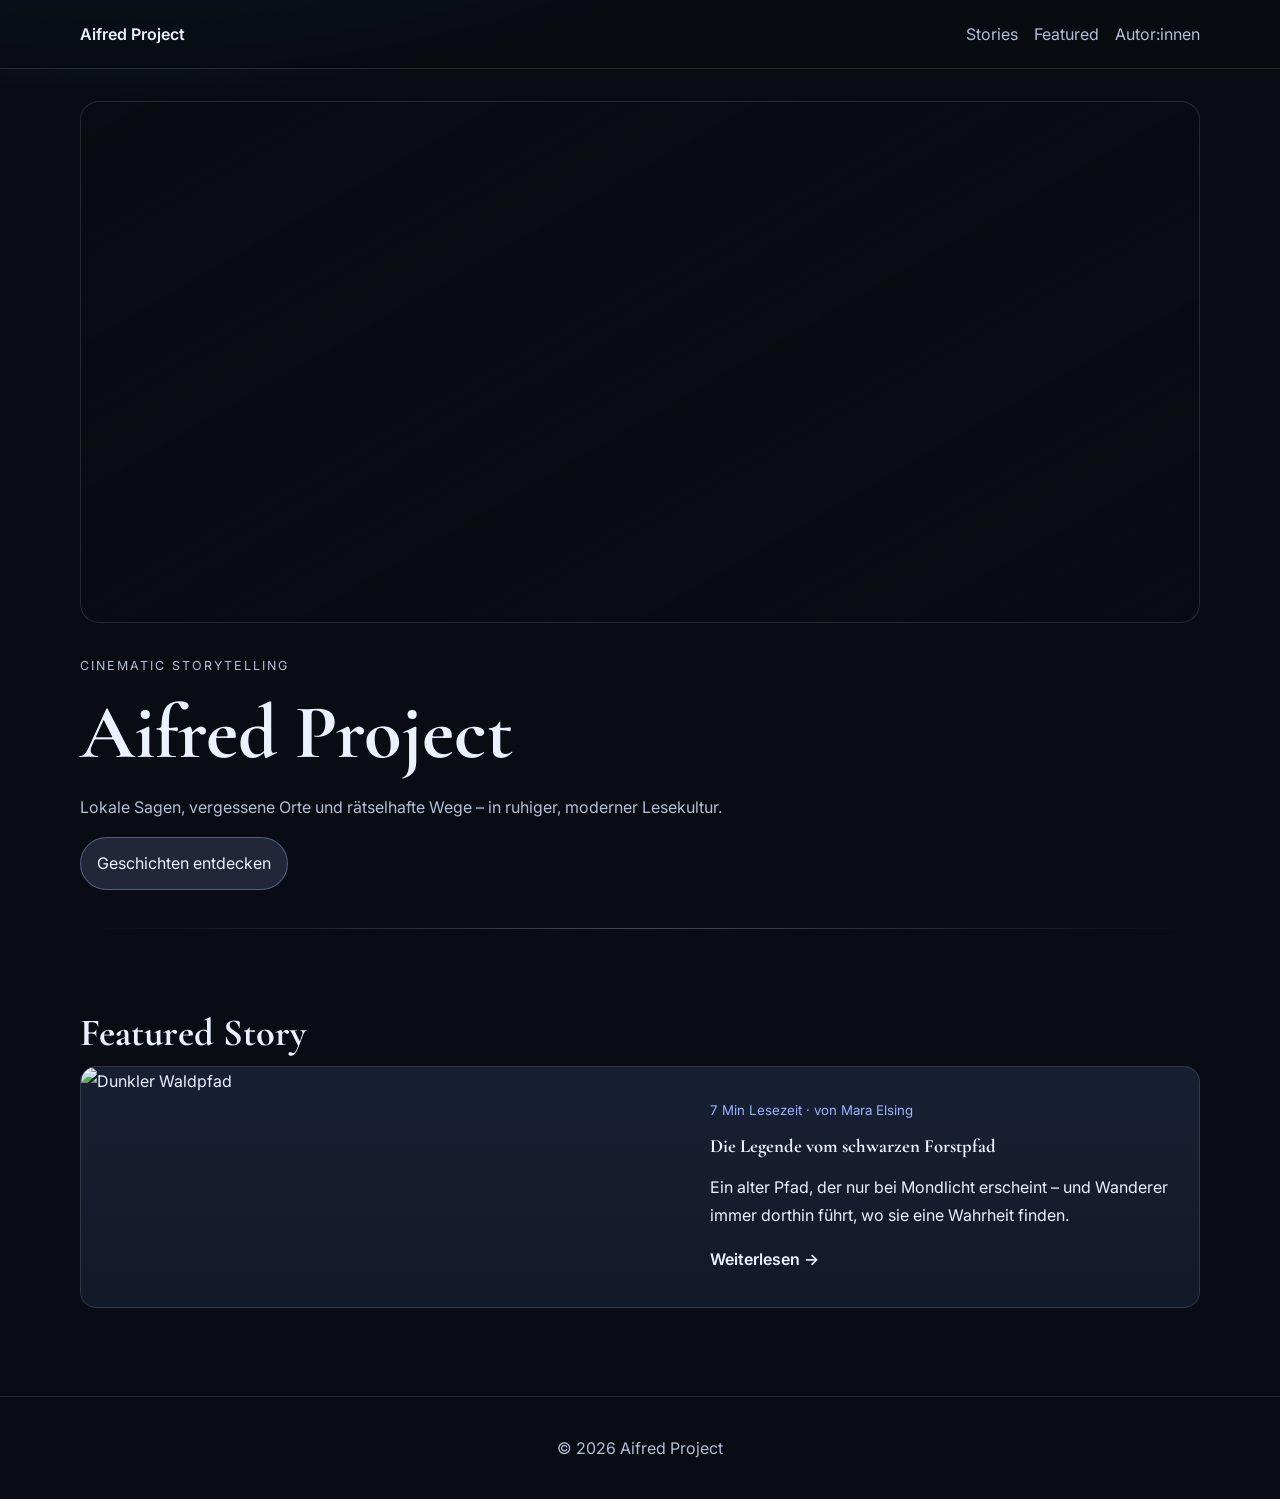
==== commit 959dfd65: "Fix Weiterlesen links to id-based article pages and render story content" ====
--- a/index.html
+++ b/index.html
@@ -3,95 +3,56 @@
   <head>
     <meta charset="UTF-8" />
     <meta name="viewport" content="width=device-width, initial-scale=1.0, viewport-fit=cover" />
-    <meta
-      name="description"
-      content="Aifred Project – Geschichten, lokale Sagen und Märchen in modernem, ruhigem Design."
-    />
+    <meta name="description" content="Aifred Project – Geschichten, Legenden und Märchen in cinematischer Dark-Mode-Atmosphäre." />
     <title>Aifred Project</title>
     <link rel="preconnect" href="https://fonts.googleapis.com" />
     <link rel="preconnect" href="https://fonts.gstatic.com" crossorigin />
-    <link
-      href="https://fonts.googleapis.com/css2?family=Inter:wght@400;500;600;700&family=Playfair+Display:wght@600;700&display=swap"
-      rel="stylesheet"
-    />
+    <link href="https://fonts.googleapis.com/css2?family=Inter:wght@400;500;600;700&family=Cormorant+Garamond:wght@500;600;700&display=swap" rel="stylesheet" />
     <link rel="stylesheet" href="style.css" />
   </head>
-  <body>
+  <body class="page-enter">
     <header class="site-header">
-      <nav class="nav container" aria-label="Hauptnavigation">
-        <a class="brand" href="#top">Aifred Project</a>
-        <button class="menu-toggle" aria-expanded="false" aria-controls="menu-list">
-          Menü
-        </button>
+      <nav class="nav shell" aria-label="Hauptnavigation">
+        <a class="brand" href="index.html">Aifred Project</a>
+        <button class="menu-toggle" aria-expanded="false" aria-controls="menu-list" aria-label="Navigation öffnen">Menü</button>
         <ul id="menu-list" class="menu-list">
-          <li><a href="#geschichten">Geschichten</a></li>
-          <li><a href="#sagen">Sagen</a></li>
-          <li><a href="#maerchen">Märchen</a></li>
-          <li><a href="#kontakt">Kontakt</a></li>
+          <li><a href="stories.html">Stories</a></li>
+          <li><a href="stories.html#featured">Featured</a></li>
+          <li><a href="stories.html#authors">Autor:innen</a></li>
         </ul>
       </nav>
     </header>
 
-    <main id="top">
-      <section class="hero">
-        <div class="hero-overlay"></div>
-        <div class="hero-content container">
-          <p class="eyebrow">Erzählkultur in neuer Form</p>
+    <main>
+      <section class="hero hero-cinematic shell">
+        <div class="hero-image" role="img" aria-label="Nebeliger Wald bei Nacht"></div>
+        <div class="hero-content">
+          <p class="kicker">Cinematic Storytelling</p>
           <h1>Aifred Project</h1>
-          <p class="subtitle">
-            Geschichten, lokale Legenden und zeitlose Märchen – gesammelt für ruhige Lesemomente.
-          </p>
-          <a class="hero-link" href="#geschichten">Jetzt entdecken</a>
+          <p>Lokale Sagen, vergessene Orte und rätselhafte Wege – in ruhiger, moderner Lesekultur.</p>
+          <a class="btn" href="stories.html">Geschichten entdecken</a>
         </div>
       </section>
 
-      <section class="articles container" id="geschichten">
-        <div class="section-head">
-          <h2>Ausgewählte Texte</h2>
-          <p>Eine kleine Sammlung aus Dörfern, Wäldern und alten Wegen.</p>
-        </div>
+      <div class="divider shell"></div>
 
-        <div class="card-grid">
-          <article class="story-card" id="sagen">
-            <span class="tag">Lokale Sage</span>
-            <h3>Das Licht am Moorpfad</h3>
-            <p>
-              Jede Nacht erschien ein fernes Leuchten über dem Moor. Man sagte, es führe nur jene sicher
-              heim, die ohne Eile und mit offenem Herzen unterwegs sind.
-            </p>
-            <a href="#" aria-label="Sage Das Licht am Moorpfad lesen">Weiterlesen</a>
-          </article>
-
-          <article class="story-card" id="maerchen">
-            <span class="tag">Märchen</span>
-            <h3>Die Uhrmacherin im Berg</h3>
-            <p>
-              Tief im Fels lebte eine Uhrmacherin, die verlorene Zeit sammelte. Wer ihr eine Frage stellte,
-              erhielt nicht sofort eine Antwort – sondern den richtigen Moment.
-            </p>
-            <a href="#" aria-label="Märchen Die Uhrmacherin im Berg lesen">Weiterlesen</a>
-          </article>
-
-          <article class="story-card">
-            <span class="tag">Geschichte</span>
-            <h3>Der Brief im Lindenbaum</h3>
-            <p>
-              Zwischen den Wurzeln einer alten Linde fand ein Kind einen Brief ohne Absender. Darin standen
-              nur drei Zeilen – doch sie veränderten das ganze Dorf.
-            </p>
-            <a href="#" aria-label="Geschichte Der Brief im Lindenbaum lesen">Weiterlesen</a>
-          </article>
-        </div>
+      <section class="shell section featured">
+        <h2>Featured Story</h2>
+        <article class="featured-card">
+          <img src="https://images.unsplash.com/photo-1473448912268-2022ce9509d8?auto=format&fit=crop&w=1400&q=80" alt="Dunkler Waldpfad" />
+          <div>
+            <p class="chip">7 Min Lesezeit · von Mara Elsing</p>
+            <h3>Die Legende vom schwarzen Forstpfad</h3>
+            <p>Ein alter Pfad, der nur bei Mondlicht erscheint – und Wanderer immer dorthin führt, wo sie eine Wahrheit finden.</p>
+            <a href="article.html?id=moorpfad">Weiterlesen →</a>
+          </div>
+        </article>
       </section>
     </main>
 
-    <footer class="site-footer" id="kontakt">
-      <div class="container footer-content">
-        <p>© <span id="year"></span> Aifred Project</p>
-        <p>Ein ruhiger Ort für Geschichten, Sagen und Märchen.</p>
-      </div>
+    <footer class="site-footer compact-footer">
+      <p>© <span id="year"></span> Aifred Project</p>
     </footer>
-
     <script src="script.js"></script>
   </body>
 </html>
--- a/style.css
+++ b/style.css
@@ -1,245 +1,67 @@
 :root {
   color-scheme: dark;
-  --bg: #0d1016;
-  --surface: #151b25;
-  --surface-soft: #1b2230;
-  --text: #ecf0f8;
-  --muted: #b7bfd3;
-  --accent: #8f9fff;
-  --accent-soft: rgba(143, 159, 255, 0.2);
-  --border: rgba(255, 255, 255, 0.08);
-  --shadow: 0 12px 36px rgba(0, 0, 0, 0.35);
+  --bg:#090c12;
+  --surface:#121928;
+  --surface-2:#172033;
+  --text:#ecf1ff;
+  --muted:#b5bed6;
+  --line:rgba(255,255,255,.12);
+  --accent:#9fb0ff;
+}
+*{box-sizing:border-box}
+html{scroll-behavior:smooth}
+body{margin:0;font-family:"Inter",sans-serif;background:radial-gradient(90rem 40rem at 10% -15%,#253354 0%,var(--bg) 50%);color:var(--text);line-height:1.75;transition:opacity .45s ease}
+body.page-enter{opacity:0;animation:fadeIn .6s ease forwards}
+@keyframes fadeIn{to{opacity:1}}
+.shell{width:min(1120px,92vw);margin-inline:auto}
+.site-header{position:sticky;top:0;background:rgba(9,12,18,.75);backdrop-filter:blur(10px);border-bottom:1px solid var(--line);z-index:30}
+.nav{display:flex;align-items:center;justify-content:space-between;min-height:4.25rem;gap:1rem;position:relative}
+.brand{color:var(--text);text-decoration:none;font-weight:600}
+.menu-list{display:flex;list-style:none;gap:1rem;margin:0;padding:0}
+.menu-list a{color:var(--muted);text-decoration:none}.menu-list a:hover{color:var(--text)}
+.menu-toggle{display:none}
+
+h1,h2,h3{font-family:"Cormorant Garamond",serif;line-height:1.15;margin:.2rem 0 .7rem}
+h1{font-size:clamp(2.2rem,6vw,4.8rem)} h2{font-size:clamp(1.6rem,4vw,2.4rem)}
+.lead{color:var(--muted);max-width:68ch}
+.section{padding:3.5rem 0}
+
+.hero-cinematic{padding:2rem 0 1rem;display:grid;gap:1.2rem}
+.hero-image{min-height:58vh;border-radius:1.2rem;background:linear-gradient(150deg,rgba(9,12,18,.2),rgba(9,12,18,.85)),url('https://images.unsplash.com/photo-1448375240586-882707db888b?auto=format&fit=crop&w=1800&q=80') center/cover;border:1px solid var(--line)}
+.hero-content p{color:var(--muted);max-width:65ch}
+.kicker{color:var(--accent);text-transform:uppercase;letter-spacing:.16em;font-size:.78rem}
+.btn{display:inline-block;color:var(--text);text-decoration:none;border:1px solid rgba(159,176,255,.4);background:rgba(159,176,255,.16);padding:.7rem 1rem;border-radius:999px;transition:transform .25s ease, background .25s ease}
+.btn:hover{transform:translateY(-2px);background:rgba(159,176,255,.28)}
+
+.divider{height:1px;background:linear-gradient(90deg,transparent,rgba(255,255,255,.25),transparent);margin:1.4rem auto}
+
+.card-grid{display:grid;grid-template-columns:repeat(3,minmax(0,1fr));gap:1rem}
+.story-card,.featured-card{background:linear-gradient(180deg,var(--surface-2),var(--surface));border:1px solid var(--line);border-radius:1rem;overflow:hidden;transition:transform .28s ease, box-shadow .28s ease}
+.story-card:hover,.featured-card:hover{transform:translateY(-4px);box-shadow:0 16px 40px rgba(0,0,0,.35)}
+.thumb{display:block;width:100%;height:170px;object-fit:cover}
+.story-card{padding:0 0 1rem}.story-card h3,.story-card p,.story-card a,.story-card .chip{padding:0 1rem}
+.featured-card{display:grid;grid-template-columns:1.2fr 1fr}.featured-card img{width:100%;height:100%;min-height:240px;object-fit:cover}.featured-card div{padding:1.2rem}
+.chip{color:var(--accent);font-size:.83rem}
+.page-link,.featured-card a{color:var(--text);text-decoration:none;font-weight:600}
+
+.author-section{padding:2rem 0 0;color:var(--muted)}
+.site-footer{border-top:1px solid var(--line);margin-top:2rem;padding:1.3rem 0;color:var(--muted)}
+.compact-footer{text-align:center}
+
+.article-layout{padding:3rem 0 4rem}
+.article-page{max-width:760px;margin:0 auto;padding:clamp(1.1rem,3vw,2rem);background:linear-gradient(180deg,#0f1624,#111a2a);border:1px solid var(--line);border-radius:1rem}
+.article-page p{margin:0 0 1rem}
+
+@media (max-width:900px){.card-grid{grid-template-columns:1fr 1fr}.featured-card{grid-template-columns:1fr}}
+@media (max-width:760px){
+  .menu-toggle{display:inline-flex;border:1px solid var(--line);background:transparent;color:var(--text);border-radius:999px;padding:.42rem .82rem}
+  .menu-list{position:absolute;right:0;top:4rem;flex-direction:column;width:min(18rem,92vw);background:rgba(16,22,35,.98);padding:.8rem;border:1px solid var(--line);border-radius:.8rem;opacity:0;pointer-events:none;transform:translateY(-4px);transition:.2s}
+  .menu-list.open{opacity:1;pointer-events:auto;transform:translateY(0)}
+  .static-menu{position:static;opacity:1;pointer-events:auto;transform:none;width:auto;border:0;padding:0;background:transparent}
+  .card-grid{grid-template-columns:1fr}
+  .hero-image{min-height:46vh}
 }
 
-* {
-  box-sizing: border-box;
-}
-
-html,
-body {
-  margin: 0;
-  padding: 0;
-}
-
-body {
-  font-family: "Inter", -apple-system, BlinkMacSystemFont, "Segoe UI", sans-serif;
-  background: radial-gradient(circle at top, #182033 0%, var(--bg) 55%);
-  color: var(--text);
-  line-height: 1.7;
-}
-
-.container {
-  width: min(1120px, 92vw);
-  margin-inline: auto;
-}
-
-.site-header {
-  position: sticky;
-  top: 0;
-  backdrop-filter: blur(10px);
-  background: rgba(13, 16, 22, 0.65);
-  border-bottom: 1px solid var(--border);
-  z-index: 30;
-}
-
-.nav {
-  display: flex;
-  align-items: center;
-  justify-content: space-between;
-  min-height: 4.25rem;
-}
-
-.brand {
-  color: var(--text);
-  text-decoration: none;
-  font-weight: 600;
-  letter-spacing: 0.02em;
-}
-
-.menu-list {
-  list-style: none;
-  display: flex;
-  gap: 1.2rem;
-  margin: 0;
-  padding: 0;
-}
-
-.menu-list a {
-  color: var(--muted);
-  text-decoration: none;
-  transition: color 0.2s ease;
-}
-
-.menu-list a:hover,
-.menu-list a:focus-visible {
-  color: var(--text);
-}
-
-.menu-toggle {
-  display: none;
-  border: 1px solid var(--border);
-  background: var(--surface);
-  color: var(--text);
-  border-radius: 999px;
-  padding: 0.45rem 0.9rem;
-}
-
-.hero {
-  position: relative;
-  min-height: 66vh;
-  display: grid;
-  place-items: center;
-  overflow: hidden;
-}
-
-.hero-overlay {
-  position: absolute;
-  inset: 0;
-  background: linear-gradient(120deg, rgba(143, 159, 255, 0.12), rgba(19, 23, 33, 0.8));
-  pointer-events: none;
-}
-
-.hero-content {
-  position: relative;
-  text-align: center;
-  padding: 4rem 0;
-}
-
-.eyebrow {
-  color: var(--muted);
-  text-transform: uppercase;
-  letter-spacing: 0.12em;
-  font-size: 0.78rem;
-  margin-bottom: 0.4rem;
-}
-
-h1,
-h2,
-h3 {
-  font-family: "Playfair Display", Georgia, serif;
-  line-height: 1.2;
-  margin-top: 0;
-}
-
-h1 {
-  font-size: clamp(2.4rem, 7vw, 4.7rem);
-  margin-bottom: 0.8rem;
-}
-
-.subtitle {
-  margin: 0 auto 1.6rem;
-  color: var(--muted);
-  max-width: 62ch;
-}
-
-.hero-link {
-  display: inline-block;
-  color: var(--text);
-  text-decoration: none;
-  background: var(--accent-soft);
-  border: 1px solid rgba(143, 159, 255, 0.35);
-  padding: 0.7rem 1.2rem;
-  border-radius: 999px;
-}
-
-.articles {
-  padding: 2rem 0 4rem;
-}
-
-.section-head h2 {
-  font-size: clamp(1.7rem, 4vw, 2.5rem);
-  margin-bottom: 0.4rem;
-}
-
-.section-head p {
-  color: var(--muted);
-  margin-top: 0;
-}
-
-.card-grid {
-  display: grid;
-  grid-template-columns: repeat(3, minmax(0, 1fr));
-  gap: 1.1rem;
-}
-
-.story-card {
-  background: linear-gradient(180deg, var(--surface), var(--surface-soft));
-  border: 1px solid var(--border);
-  border-radius: 1rem;
-  padding: 1.25rem;
-  box-shadow: var(--shadow);
-}
-
-.tag {
-  display: inline-block;
-  color: var(--accent);
-  font-size: 0.82rem;
-  margin-bottom: 0.6rem;
-}
-
-.story-card p {
-  color: var(--muted);
-}
-
-.story-card a {
-  color: var(--text);
-  text-decoration: none;
-  font-weight: 500;
-}
-
-.site-footer {
-  border-top: 1px solid var(--border);
-  padding: 1.3rem 0 2rem;
-  color: var(--muted);
-}
-
-.footer-content {
-  display: flex;
-  justify-content: space-between;
-  gap: 1rem;
-  flex-wrap: wrap;
-}
-
-@media (max-width: 920px) {
-  .card-grid {
-    grid-template-columns: repeat(2, minmax(0, 1fr));
-  }
-}
-
-@media (max-width: 760px) {
-  .menu-toggle {
-    display: inline-flex;
-    align-items: center;
-  }
-
-  .menu-list {
-    position: absolute;
-    right: 4vw;
-    top: 4.1rem;
-    width: min(15rem, 86vw);
-    flex-direction: column;
-    padding: 0.8rem;
-    border-radius: 0.85rem;
-    border: 1px solid var(--border);
-    background: rgba(21, 27, 37, 0.98);
-    transform-origin: top right;
-    transform: scale(0.98);
-    opacity: 0;
-    visibility: hidden;
-    transition: 0.18s ease;
-  }
-
-  .menu-list.open {
-    transform: scale(1);
-    opacity: 1;
-    visibility: visible;
-  }
-
-  .card-grid {
-    grid-template-columns: 1fr;
-  }
-
-  .hero {
-    min-height: 60vh;
-  }
-}
+.back-links{display:flex;justify-content:space-between;gap:1rem;flex-wrap:wrap;margin-top:1.4rem;padding-top:1rem;border-top:1px solid var(--line)}
+.back-links a{color:var(--muted);text-decoration:none}
+.back-links a:hover{color:var(--text)}
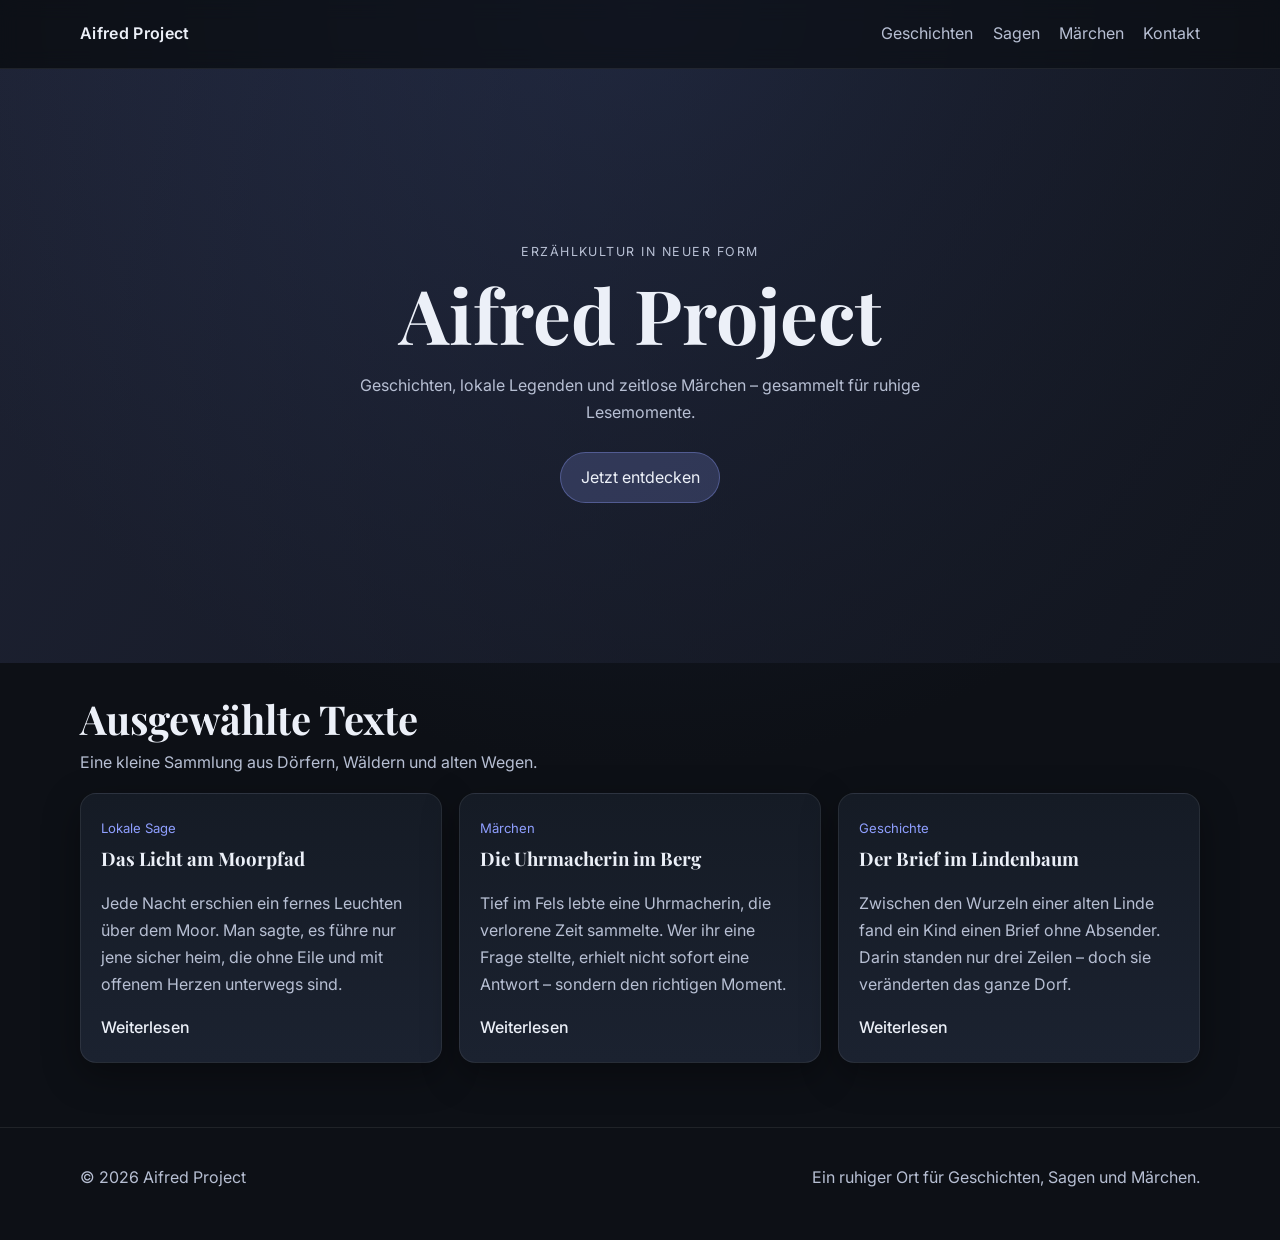
==== commit 82e72709: "Merge branch 'main' into codex/create-minimalist-modern-story-website" ====
--- a/index.html
+++ b/index.html
@@ -3,56 +3,95 @@
   <head>
     <meta charset="UTF-8" />
     <meta name="viewport" content="width=device-width, initial-scale=1.0, viewport-fit=cover" />
-    <meta name="description" content="Aifred Project – Geschichten, Legenden und Märchen in cinematischer Dark-Mode-Atmosphäre." />
+    <meta
+      name="description"
+      content="Aifred Project – Geschichten, lokale Sagen und Märchen in modernem, ruhigem Design."
+    />
     <title>Aifred Project</title>
     <link rel="preconnect" href="https://fonts.googleapis.com" />
     <link rel="preconnect" href="https://fonts.gstatic.com" crossorigin />
-    <link href="https://fonts.googleapis.com/css2?family=Inter:wght@400;500;600;700&family=Cormorant+Garamond:wght@500;600;700&display=swap" rel="stylesheet" />
+    <link
+      href="https://fonts.googleapis.com/css2?family=Inter:wght@400;500;600;700&family=Playfair+Display:wght@600;700&display=swap"
+      rel="stylesheet"
+    />
     <link rel="stylesheet" href="style.css" />
   </head>
-  <body class="page-enter">
+  <body>
     <header class="site-header">
-      <nav class="nav shell" aria-label="Hauptnavigation">
-        <a class="brand" href="index.html">Aifred Project</a>
-        <button class="menu-toggle" aria-expanded="false" aria-controls="menu-list" aria-label="Navigation öffnen">Menü</button>
+      <nav class="nav container" aria-label="Hauptnavigation">
+        <a class="brand" href="#top">Aifred Project</a>
+        <button class="menu-toggle" aria-expanded="false" aria-controls="menu-list">
+          Menü
+        </button>
         <ul id="menu-list" class="menu-list">
-          <li><a href="stories.html">Stories</a></li>
-          <li><a href="stories.html#featured">Featured</a></li>
-          <li><a href="stories.html#authors">Autor:innen</a></li>
+          <li><a href="#geschichten">Geschichten</a></li>
+          <li><a href="#sagen">Sagen</a></li>
+          <li><a href="#maerchen">Märchen</a></li>
+          <li><a href="#kontakt">Kontakt</a></li>
         </ul>
       </nav>
     </header>
 
-    <main>
-      <section class="hero hero-cinematic shell">
-        <div class="hero-image" role="img" aria-label="Nebeliger Wald bei Nacht"></div>
-        <div class="hero-content">
-          <p class="kicker">Cinematic Storytelling</p>
+    <main id="top">
+      <section class="hero">
+        <div class="hero-overlay"></div>
+        <div class="hero-content container">
+          <p class="eyebrow">Erzählkultur in neuer Form</p>
           <h1>Aifred Project</h1>
-          <p>Lokale Sagen, vergessene Orte und rätselhafte Wege – in ruhiger, moderner Lesekultur.</p>
-          <a class="btn" href="stories.html">Geschichten entdecken</a>
+          <p class="subtitle">
+            Geschichten, lokale Legenden und zeitlose Märchen – gesammelt für ruhige Lesemomente.
+          </p>
+          <a class="hero-link" href="#geschichten">Jetzt entdecken</a>
         </div>
       </section>
 
-      <div class="divider shell"></div>
+      <section class="articles container" id="geschichten">
+        <div class="section-head">
+          <h2>Ausgewählte Texte</h2>
+          <p>Eine kleine Sammlung aus Dörfern, Wäldern und alten Wegen.</p>
+        </div>
 
-      <section class="shell section featured">
-        <h2>Featured Story</h2>
-        <article class="featured-card">
-          <img src="https://images.unsplash.com/photo-1473448912268-2022ce9509d8?auto=format&fit=crop&w=1400&q=80" alt="Dunkler Waldpfad" />
-          <div>
-            <p class="chip">7 Min Lesezeit · von Mara Elsing</p>
-            <h3>Die Legende vom schwarzen Forstpfad</h3>
-            <p>Ein alter Pfad, der nur bei Mondlicht erscheint – und Wanderer immer dorthin führt, wo sie eine Wahrheit finden.</p>
-            <a href="article.html?id=moorpfad">Weiterlesen →</a>
-          </div>
-        </article>
+        <div class="card-grid">
+          <article class="story-card" id="sagen">
+            <span class="tag">Lokale Sage</span>
+            <h3>Das Licht am Moorpfad</h3>
+            <p>
+              Jede Nacht erschien ein fernes Leuchten über dem Moor. Man sagte, es führe nur jene sicher
+              heim, die ohne Eile und mit offenem Herzen unterwegs sind.
+            </p>
+            <a href="#" aria-label="Sage Das Licht am Moorpfad lesen">Weiterlesen</a>
+          </article>
+
+          <article class="story-card" id="maerchen">
+            <span class="tag">Märchen</span>
+            <h3>Die Uhrmacherin im Berg</h3>
+            <p>
+              Tief im Fels lebte eine Uhrmacherin, die verlorene Zeit sammelte. Wer ihr eine Frage stellte,
+              erhielt nicht sofort eine Antwort – sondern den richtigen Moment.
+            </p>
+            <a href="#" aria-label="Märchen Die Uhrmacherin im Berg lesen">Weiterlesen</a>
+          </article>
+
+          <article class="story-card">
+            <span class="tag">Geschichte</span>
+            <h3>Der Brief im Lindenbaum</h3>
+            <p>
+              Zwischen den Wurzeln einer alten Linde fand ein Kind einen Brief ohne Absender. Darin standen
+              nur drei Zeilen – doch sie veränderten das ganze Dorf.
+            </p>
+            <a href="#" aria-label="Geschichte Der Brief im Lindenbaum lesen">Weiterlesen</a>
+          </article>
+        </div>
       </section>
     </main>
 
-    <footer class="site-footer compact-footer">
-      <p>© <span id="year"></span> Aifred Project</p>
+    <footer class="site-footer" id="kontakt">
+      <div class="container footer-content">
+        <p>© <span id="year"></span> Aifred Project</p>
+        <p>Ein ruhiger Ort für Geschichten, Sagen und Märchen.</p>
+      </div>
     </footer>
+
     <script src="script.js"></script>
   </body>
 </html>
--- a/style.css
+++ b/style.css
@@ -1,67 +1,245 @@
 :root {
   color-scheme: dark;
-  --bg:#090c12;
-  --surface:#121928;
-  --surface-2:#172033;
-  --text:#ecf1ff;
-  --muted:#b5bed6;
-  --line:rgba(255,255,255,.12);
-  --accent:#9fb0ff;
-}
-*{box-sizing:border-box}
-html{scroll-behavior:smooth}
-body{margin:0;font-family:"Inter",sans-serif;background:radial-gradient(90rem 40rem at 10% -15%,#253354 0%,var(--bg) 50%);color:var(--text);line-height:1.75;transition:opacity .45s ease}
-body.page-enter{opacity:0;animation:fadeIn .6s ease forwards}
-@keyframes fadeIn{to{opacity:1}}
-.shell{width:min(1120px,92vw);margin-inline:auto}
-.site-header{position:sticky;top:0;background:rgba(9,12,18,.75);backdrop-filter:blur(10px);border-bottom:1px solid var(--line);z-index:30}
-.nav{display:flex;align-items:center;justify-content:space-between;min-height:4.25rem;gap:1rem;position:relative}
-.brand{color:var(--text);text-decoration:none;font-weight:600}
-.menu-list{display:flex;list-style:none;gap:1rem;margin:0;padding:0}
-.menu-list a{color:var(--muted);text-decoration:none}.menu-list a:hover{color:var(--text)}
-.menu-toggle{display:none}
-
-h1,h2,h3{font-family:"Cormorant Garamond",serif;line-height:1.15;margin:.2rem 0 .7rem}
-h1{font-size:clamp(2.2rem,6vw,4.8rem)} h2{font-size:clamp(1.6rem,4vw,2.4rem)}
-.lead{color:var(--muted);max-width:68ch}
-.section{padding:3.5rem 0}
-
-.hero-cinematic{padding:2rem 0 1rem;display:grid;gap:1.2rem}
-.hero-image{min-height:58vh;border-radius:1.2rem;background:linear-gradient(150deg,rgba(9,12,18,.2),rgba(9,12,18,.85)),url('https://images.unsplash.com/photo-1448375240586-882707db888b?auto=format&fit=crop&w=1800&q=80') center/cover;border:1px solid var(--line)}
-.hero-content p{color:var(--muted);max-width:65ch}
-.kicker{color:var(--accent);text-transform:uppercase;letter-spacing:.16em;font-size:.78rem}
-.btn{display:inline-block;color:var(--text);text-decoration:none;border:1px solid rgba(159,176,255,.4);background:rgba(159,176,255,.16);padding:.7rem 1rem;border-radius:999px;transition:transform .25s ease, background .25s ease}
-.btn:hover{transform:translateY(-2px);background:rgba(159,176,255,.28)}
-
-.divider{height:1px;background:linear-gradient(90deg,transparent,rgba(255,255,255,.25),transparent);margin:1.4rem auto}
-
-.card-grid{display:grid;grid-template-columns:repeat(3,minmax(0,1fr));gap:1rem}
-.story-card,.featured-card{background:linear-gradient(180deg,var(--surface-2),var(--surface));border:1px solid var(--line);border-radius:1rem;overflow:hidden;transition:transform .28s ease, box-shadow .28s ease}
-.story-card:hover,.featured-card:hover{transform:translateY(-4px);box-shadow:0 16px 40px rgba(0,0,0,.35)}
-.thumb{display:block;width:100%;height:170px;object-fit:cover}
-.story-card{padding:0 0 1rem}.story-card h3,.story-card p,.story-card a,.story-card .chip{padding:0 1rem}
-.featured-card{display:grid;grid-template-columns:1.2fr 1fr}.featured-card img{width:100%;height:100%;min-height:240px;object-fit:cover}.featured-card div{padding:1.2rem}
-.chip{color:var(--accent);font-size:.83rem}
-.page-link,.featured-card a{color:var(--text);text-decoration:none;font-weight:600}
-
-.author-section{padding:2rem 0 0;color:var(--muted)}
-.site-footer{border-top:1px solid var(--line);margin-top:2rem;padding:1.3rem 0;color:var(--muted)}
-.compact-footer{text-align:center}
-
-.article-layout{padding:3rem 0 4rem}
-.article-page{max-width:760px;margin:0 auto;padding:clamp(1.1rem,3vw,2rem);background:linear-gradient(180deg,#0f1624,#111a2a);border:1px solid var(--line);border-radius:1rem}
-.article-page p{margin:0 0 1rem}
-
-@media (max-width:900px){.card-grid{grid-template-columns:1fr 1fr}.featured-card{grid-template-columns:1fr}}
-@media (max-width:760px){
-  .menu-toggle{display:inline-flex;border:1px solid var(--line);background:transparent;color:var(--text);border-radius:999px;padding:.42rem .82rem}
-  .menu-list{position:absolute;right:0;top:4rem;flex-direction:column;width:min(18rem,92vw);background:rgba(16,22,35,.98);padding:.8rem;border:1px solid var(--line);border-radius:.8rem;opacity:0;pointer-events:none;transform:translateY(-4px);transition:.2s}
-  .menu-list.open{opacity:1;pointer-events:auto;transform:translateY(0)}
-  .static-menu{position:static;opacity:1;pointer-events:auto;transform:none;width:auto;border:0;padding:0;background:transparent}
-  .card-grid{grid-template-columns:1fr}
-  .hero-image{min-height:46vh}
-}
-
-.back-links{display:flex;justify-content:space-between;gap:1rem;flex-wrap:wrap;margin-top:1.4rem;padding-top:1rem;border-top:1px solid var(--line)}
-.back-links a{color:var(--muted);text-decoration:none}
-.back-links a:hover{color:var(--text)}
+  --bg: #0d1016;
+  --surface: #151b25;
+  --surface-soft: #1b2230;
+  --text: #ecf0f8;
+  --muted: #b7bfd3;
+  --accent: #8f9fff;
+  --accent-soft: rgba(143, 159, 255, 0.2);
+  --border: rgba(255, 255, 255, 0.08);
+  --shadow: 0 12px 36px rgba(0, 0, 0, 0.35);
+}
+
+* {
+  box-sizing: border-box;
+}
+
+html,
+body {
+  margin: 0;
+  padding: 0;
+}
+
+body {
+  font-family: "Inter", -apple-system, BlinkMacSystemFont, "Segoe UI", sans-serif;
+  background: radial-gradient(circle at top, #182033 0%, var(--bg) 55%);
+  color: var(--text);
+  line-height: 1.7;
+}
+
+.container {
+  width: min(1120px, 92vw);
+  margin-inline: auto;
+}
+
+.site-header {
+  position: sticky;
+  top: 0;
+  backdrop-filter: blur(10px);
+  background: rgba(13, 16, 22, 0.65);
+  border-bottom: 1px solid var(--border);
+  z-index: 30;
+}
+
+.nav {
+  display: flex;
+  align-items: center;
+  justify-content: space-between;
+  min-height: 4.25rem;
+}
+
+.brand {
+  color: var(--text);
+  text-decoration: none;
+  font-weight: 600;
+  letter-spacing: 0.02em;
+}
+
+.menu-list {
+  list-style: none;
+  display: flex;
+  gap: 1.2rem;
+  margin: 0;
+  padding: 0;
+}
+
+.menu-list a {
+  color: var(--muted);
+  text-decoration: none;
+  transition: color 0.2s ease;
+}
+
+.menu-list a:hover,
+.menu-list a:focus-visible {
+  color: var(--text);
+}
+
+.menu-toggle {
+  display: none;
+  border: 1px solid var(--border);
+  background: var(--surface);
+  color: var(--text);
+  border-radius: 999px;
+  padding: 0.45rem 0.9rem;
+}
+
+.hero {
+  position: relative;
+  min-height: 66vh;
+  display: grid;
+  place-items: center;
+  overflow: hidden;
+}
+
+.hero-overlay {
+  position: absolute;
+  inset: 0;
+  background: linear-gradient(120deg, rgba(143, 159, 255, 0.12), rgba(19, 23, 33, 0.8));
+  pointer-events: none;
+}
+
+.hero-content {
+  position: relative;
+  text-align: center;
+  padding: 4rem 0;
+}
+
+.eyebrow {
+  color: var(--muted);
+  text-transform: uppercase;
+  letter-spacing: 0.12em;
+  font-size: 0.78rem;
+  margin-bottom: 0.4rem;
+}
+
+h1,
+h2,
+h3 {
+  font-family: "Playfair Display", Georgia, serif;
+  line-height: 1.2;
+  margin-top: 0;
+}
+
+h1 {
+  font-size: clamp(2.4rem, 7vw, 4.7rem);
+  margin-bottom: 0.8rem;
+}
+
+.subtitle {
+  margin: 0 auto 1.6rem;
+  color: var(--muted);
+  max-width: 62ch;
+}
+
+.hero-link {
+  display: inline-block;
+  color: var(--text);
+  text-decoration: none;
+  background: var(--accent-soft);
+  border: 1px solid rgba(143, 159, 255, 0.35);
+  padding: 0.7rem 1.2rem;
+  border-radius: 999px;
+}
+
+.articles {
+  padding: 2rem 0 4rem;
+}
+
+.section-head h2 {
+  font-size: clamp(1.7rem, 4vw, 2.5rem);
+  margin-bottom: 0.4rem;
+}
+
+.section-head p {
+  color: var(--muted);
+  margin-top: 0;
+}
+
+.card-grid {
+  display: grid;
+  grid-template-columns: repeat(3, minmax(0, 1fr));
+  gap: 1.1rem;
+}
+
+.story-card {
+  background: linear-gradient(180deg, var(--surface), var(--surface-soft));
+  border: 1px solid var(--border);
+  border-radius: 1rem;
+  padding: 1.25rem;
+  box-shadow: var(--shadow);
+}
+
+.tag {
+  display: inline-block;
+  color: var(--accent);
+  font-size: 0.82rem;
+  margin-bottom: 0.6rem;
+}
+
+.story-card p {
+  color: var(--muted);
+}
+
+.story-card a {
+  color: var(--text);
+  text-decoration: none;
+  font-weight: 500;
+}
+
+.site-footer {
+  border-top: 1px solid var(--border);
+  padding: 1.3rem 0 2rem;
+  color: var(--muted);
+}
+
+.footer-content {
+  display: flex;
+  justify-content: space-between;
+  gap: 1rem;
+  flex-wrap: wrap;
+}
+
+@media (max-width: 920px) {
+  .card-grid {
+    grid-template-columns: repeat(2, minmax(0, 1fr));
+  }
+}
+
+@media (max-width: 760px) {
+  .menu-toggle {
+    display: inline-flex;
+    align-items: center;
+  }
+
+  .menu-list {
+    position: absolute;
+    right: 4vw;
+    top: 4.1rem;
+    width: min(15rem, 86vw);
+    flex-direction: column;
+    padding: 0.8rem;
+    border-radius: 0.85rem;
+    border: 1px solid var(--border);
+    background: rgba(21, 27, 37, 0.98);
+    transform-origin: top right;
+    transform: scale(0.98);
+    opacity: 0;
+    visibility: hidden;
+    transition: 0.18s ease;
+  }
+
+  .menu-list.open {
+    transform: scale(1);
+    opacity: 1;
+    visibility: visible;
+  }
+
+  .card-grid {
+    grid-template-columns: 1fr;
+  }
+
+  .hero {
+    min-height: 60vh;
+  }
+}
